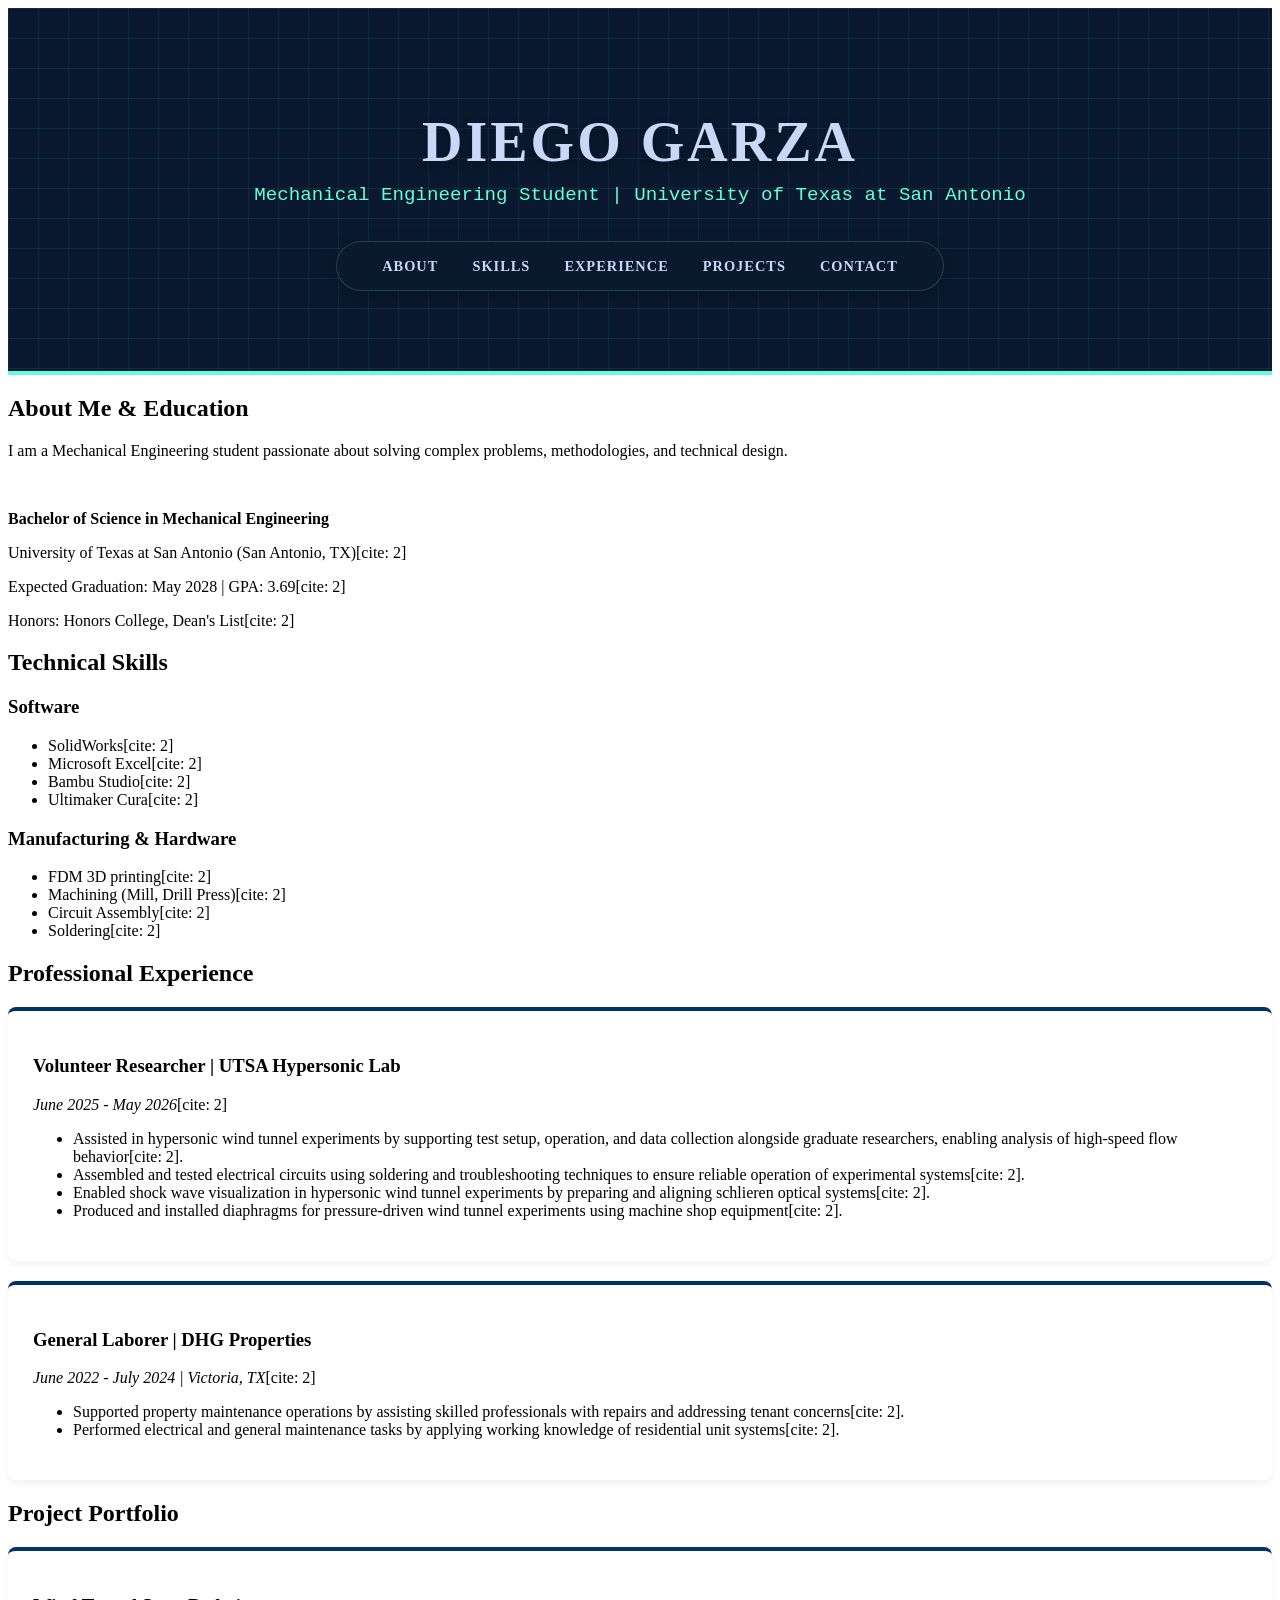
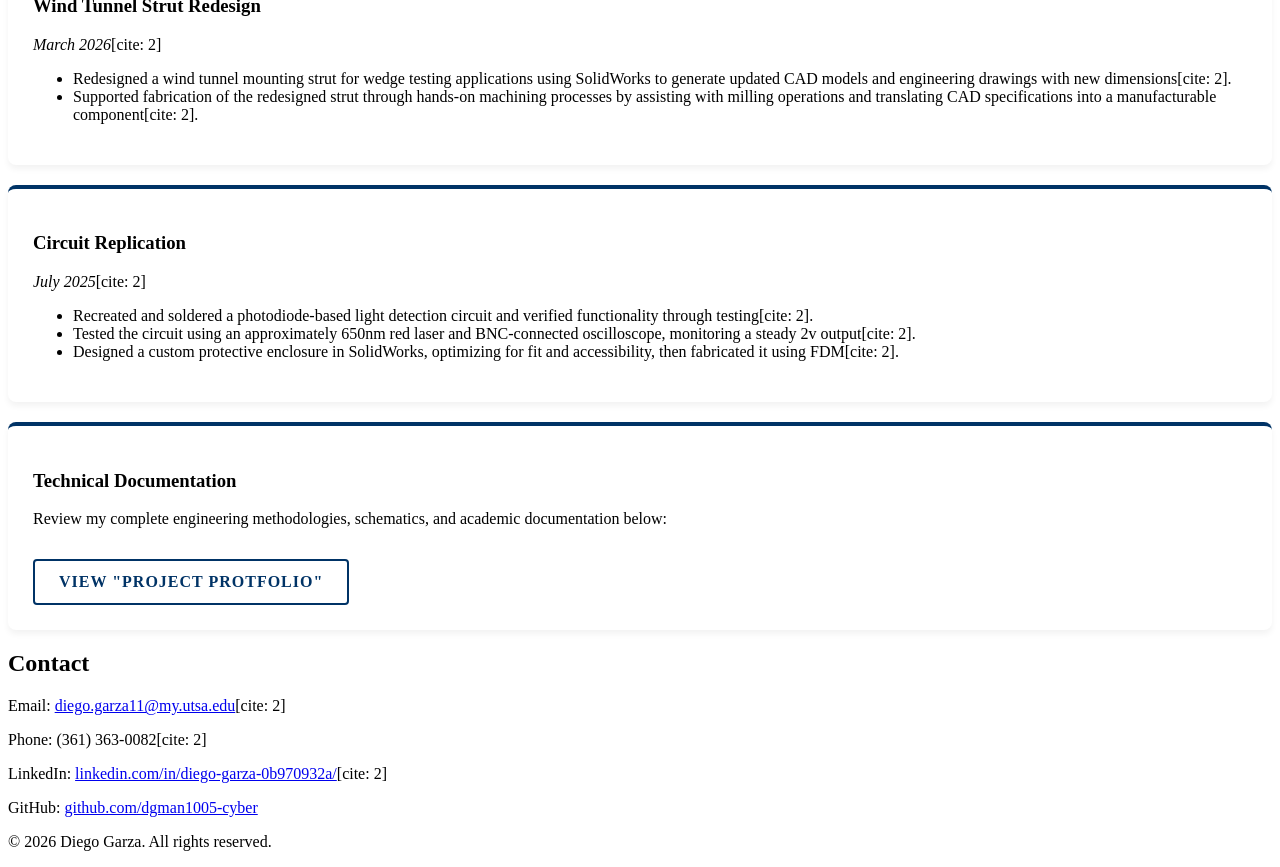
==== index.html @ 7810ff28 "Added website code" ====
<html lang="en">
<head>
    <meta charset="UTF-8">
    <meta name="viewport" content="width=device-width, initial-scale=1.0">
    <title>Diego Garza - Mechanical Engineering Portfolio</title>
    <link rel="stylesheet" href="styles.css">
</head>
<body>
    <header>
        <h1>Diego Garza</h1>
        <p>Mechanical Engineering Student | University of Texas at San Antonio</p>
        <nav>
            <ul>
                <li><a href="#about">About</a></li>
                <li><a href="#skills">Skills</a></li>
                <li><a href="#experience">Experience</a></li>
                <li><a href="#projects">Projects</a></li>
                <li><a href="#contact">Contact</a></li>
            </ul>
        </nav>
    </header>

    <section id="about">
        <h2>About Me & Education</h2>
        <p>I am a Mechanical Engineering student passionate about solving complex problems, methodologies, and technical design.</p>
        <br>
        <p><strong>Bachelor of Science in Mechanical Engineering</strong></p>
        <p>University of Texas at San Antonio (San Antonio, TX)[cite: 2]</p>
        <p>Expected Graduation: May 2028 | GPA: 3.69[cite: 2]</p>
        <p>Honors: Honors College, Dean's List[cite: 2]</p>
    </section>

    <section id="skills">
        <h2>Technical Skills</h2>
        <div class="skills-category">
            <h3>Software</h3>
            <ul class="skills-list">
                <li>SolidWorks[cite: 2]</li>
                <li>Microsoft Excel[cite: 2]</li>
                <li>Bambu Studio[cite: 2]</li>
                <li>Ultimaker Cura[cite: 2]</li>
            </ul>
        </div>
        <div class="skills-category">
            <h3>Manufacturing & Hardware</h3>
            <ul class="skills-list">
                <li>FDM 3D printing[cite: 2]</li>
                <li>Machining (Mill, Drill Press)[cite: 2]</li>
                <li>Circuit Assembly[cite: 2]</li>
                <li>Soldering[cite: 2]</li>
            </ul>
        </div>
    </section>

    <section id="experience">
        <h2>Professional Experience</h2>
        <div class="card">
            <h3>Volunteer Researcher | UTSA Hypersonic Lab</h3>
            <p><em>June 2025 - May 2026</em>[cite: 2]</p>
            <ul>
                <li>Assisted in hypersonic wind tunnel experiments by supporting test setup, operation, and data collection alongside graduate researchers, enabling analysis of high-speed flow behavior[cite: 2].</li>
                <li>Assembled and tested electrical circuits using soldering and troubleshooting techniques to ensure reliable operation of experimental systems[cite: 2].</li>
                <li>Enabled shock wave visualization in hypersonic wind tunnel experiments by preparing and aligning schlieren optical systems[cite: 2].</li>
                <li>Produced and installed diaphragms for pressure-driven wind tunnel experiments using machine shop equipment[cite: 2].</li>
            </ul>
        </div>
        <div class="card">
            <h3>General Laborer | DHG Properties</h3>
            <p><em>June 2022 - July 2024 | Victoria, TX</em>[cite: 2]</p>
            <ul>
                <li>Supported property maintenance operations by assisting skilled professionals with repairs and addressing tenant concerns[cite: 2].</li>
                <li>Performed electrical and general maintenance tasks by applying working knowledge of residential unit systems[cite: 2].</li>
            </ul>
        </div>
    </section>

    <section id="projects">
        <h2>Project Portfolio</h2>
        <div class="card">
            <h3>Wind Tunnel Strut Redesign</h3>
            <p><em>March 2026</em>[cite: 2]</p>
            <ul>
                <li>Redesigned a wind tunnel mounting strut for wedge testing applications using SolidWorks to generate updated CAD models and engineering drawings with new dimensions[cite: 2].</li>
                <li>Supported fabrication of the redesigned strut through hands-on machining processes by assisting with milling operations and translating CAD specifications into a manufacturable component[cite: 2].</li>
            </ul>
        </div>
        <div class="card">
            <h3>Circuit Replication</h3>
            <p><em>July 2025</em>[cite: 2]</p>
            <ul>
                <li>Recreated and soldered a photodiode-based light detection circuit and verified functionality through testing[cite: 2].</li>
                <li>Tested the circuit using an approximately 650nm red laser and BNC-connected oscilloscope, monitoring a steady 2v output[cite: 2].</li>
                <li>Designed a custom protective enclosure in SolidWorks, optimizing for fit and accessibility, then fabricated it using FDM[cite: 2].</li>
            </ul>
        </div>
        <div class="card">
            <h3>Technical Documentation</h3>
            <p>Review my complete engineering methodologies, schematics, and academic documentation below:</p>
            <a href="Project Protfolio.pdf" target="_blank" class="btn">View "Project Protfolio"</a>
        </div>
    </section>

    <section id="contact">
        <h2>Contact</h2>
        <p>Email: <a href="mailto:diego.garza11@my.utsa.edu">diego.garza11@my.utsa.edu</a>[cite: 2]</p>
        <p>Phone: (361) 363-0082[cite: 2]</p>
        <p>LinkedIn: <a href="https://linkedin.com/in/diego-garza-0b970932a/" target="_blank">linkedin.com/in/diego-garza-0b970932a/</a>[cite: 2]</p>
        <p>GitHub: <a href="https://github.com/dgman1005-cyber" target="_blank">github.com/dgman1005-cyber</a></p>
    </section>

    <footer>
        <p>&copy; 2026 Diego Garza. All rights reserved.</p>
    </footer>

    <script src="script.js"></script>
</body>
</html>
---- styles.css ----
/* 1. Blueprint Engineering Header */
header {
    background-color: #0a192f; /* Deep tech navy */
    /* Creates a subtle CAD/blueprint grid pattern */
    background-image: 
        linear-gradient(rgba(100, 255, 218, 0.07) 1px, transparent 1px),
        linear-gradient(90deg, rgba(100, 255, 218, 0.07) 1px, transparent 1px);
    background-size: 30px 30px;
    border-bottom: 4px solid #64ffda; /* Cyan technical accent */
    padding: 4rem 0;
    color: #ffffff;
    text-align: center;
}

header h1 {
    font-size: 3.5rem;
    text-transform: uppercase;
    letter-spacing: 3px;
    margin-bottom: 0;
    color: #ccd6f6;
    text-shadow: 0 4px 10px rgba(0,0,0,0.3);
}

header p {
    color: #64ffda;
    font-family: 'Courier New', Courier, monospace; /* Terminal/Code style font */
    font-size: 1.2rem;
    margin-top: 10px;
}

/* 2. Glassmorphism Navigation Bar */
nav ul {
    background: rgba(10, 25, 47, 0.8);
    padding: 15px 30px;
    border-radius: 30px;
    display: inline-block;
    backdrop-filter: blur(10px);
    border: 1px solid rgba(100, 255, 218, 0.2);
    box-shadow: 0 4px 15px rgba(0,0,0,0.2);
}

nav ul li {
    display: inline;
    margin: 0 15px;
}

nav ul li a {
    color: #ccd6f6;
    text-transform: uppercase;
    font-size: 0.9rem;
    font-weight: bold;
    letter-spacing: 1px;
    text-decoration: none;
    transition: color 0.3s ease, text-shadow 0.3s ease;
}

nav ul li a:hover {
    color: #64ffda;
    text-shadow: 0 0 10px rgba(100, 255, 218, 0.6); /* Cyan glow on hover */
}

/* 3. 3D Floating Project Cards */
.card {
    background: #ffffff;
    border-left: none;
    border-top: 4px solid #003366;
    margin-top: 20px;
    padding: 25px;
    border-radius: 8px;
    box-shadow: 0 4px 6px rgba(0,0,0,0.05);
    /* Spring-like bounce transition */
    transition: all 0.4s cubic-bezier(0.175, 0.885, 0.32, 1.275); 
}

.card:hover {
    transform: translateY(-12px) scale(1.02);
    box-shadow: 0 20px 40px rgba(0, 51, 102, 0.15);
    border-top: 4px solid #64ffda;
}

/* 4. Interactive "Fill" Animation for Buttons */
.btn {
    display: inline-block;
    margin-top: 15px;
    padding: 12px 24px;
    background: transparent;
    color: #003366;
    border: 2px solid #003366;
    text-decoration: none;
    font-weight: bold;
    text-transform: uppercase;
    letter-spacing: 1px;
    border-radius: 4px;
    position: relative;
    overflow: hidden;
    z-index: 1;
    transition: color 0.3s ease, box-shadow 0.3s ease;
}

/* Invisible background block that slides in */
.btn::before {
    content: '';
    position: absolute;
    top: 0;
    left: 0;
    width: 0%;
    height: 100%;
    background: #003366;
    transition: width 0.3s ease;
    z-index: -1;
}

/* Triggers the slide-in and text color change when hovering the button to open your "Project Protfolio" */
.btn:hover::before {
    width: 100%;
}

.btn:hover {
    color: #ffffff;
    box-shadow: 0 0 15px rgba(0, 51, 102, 0.4);
}
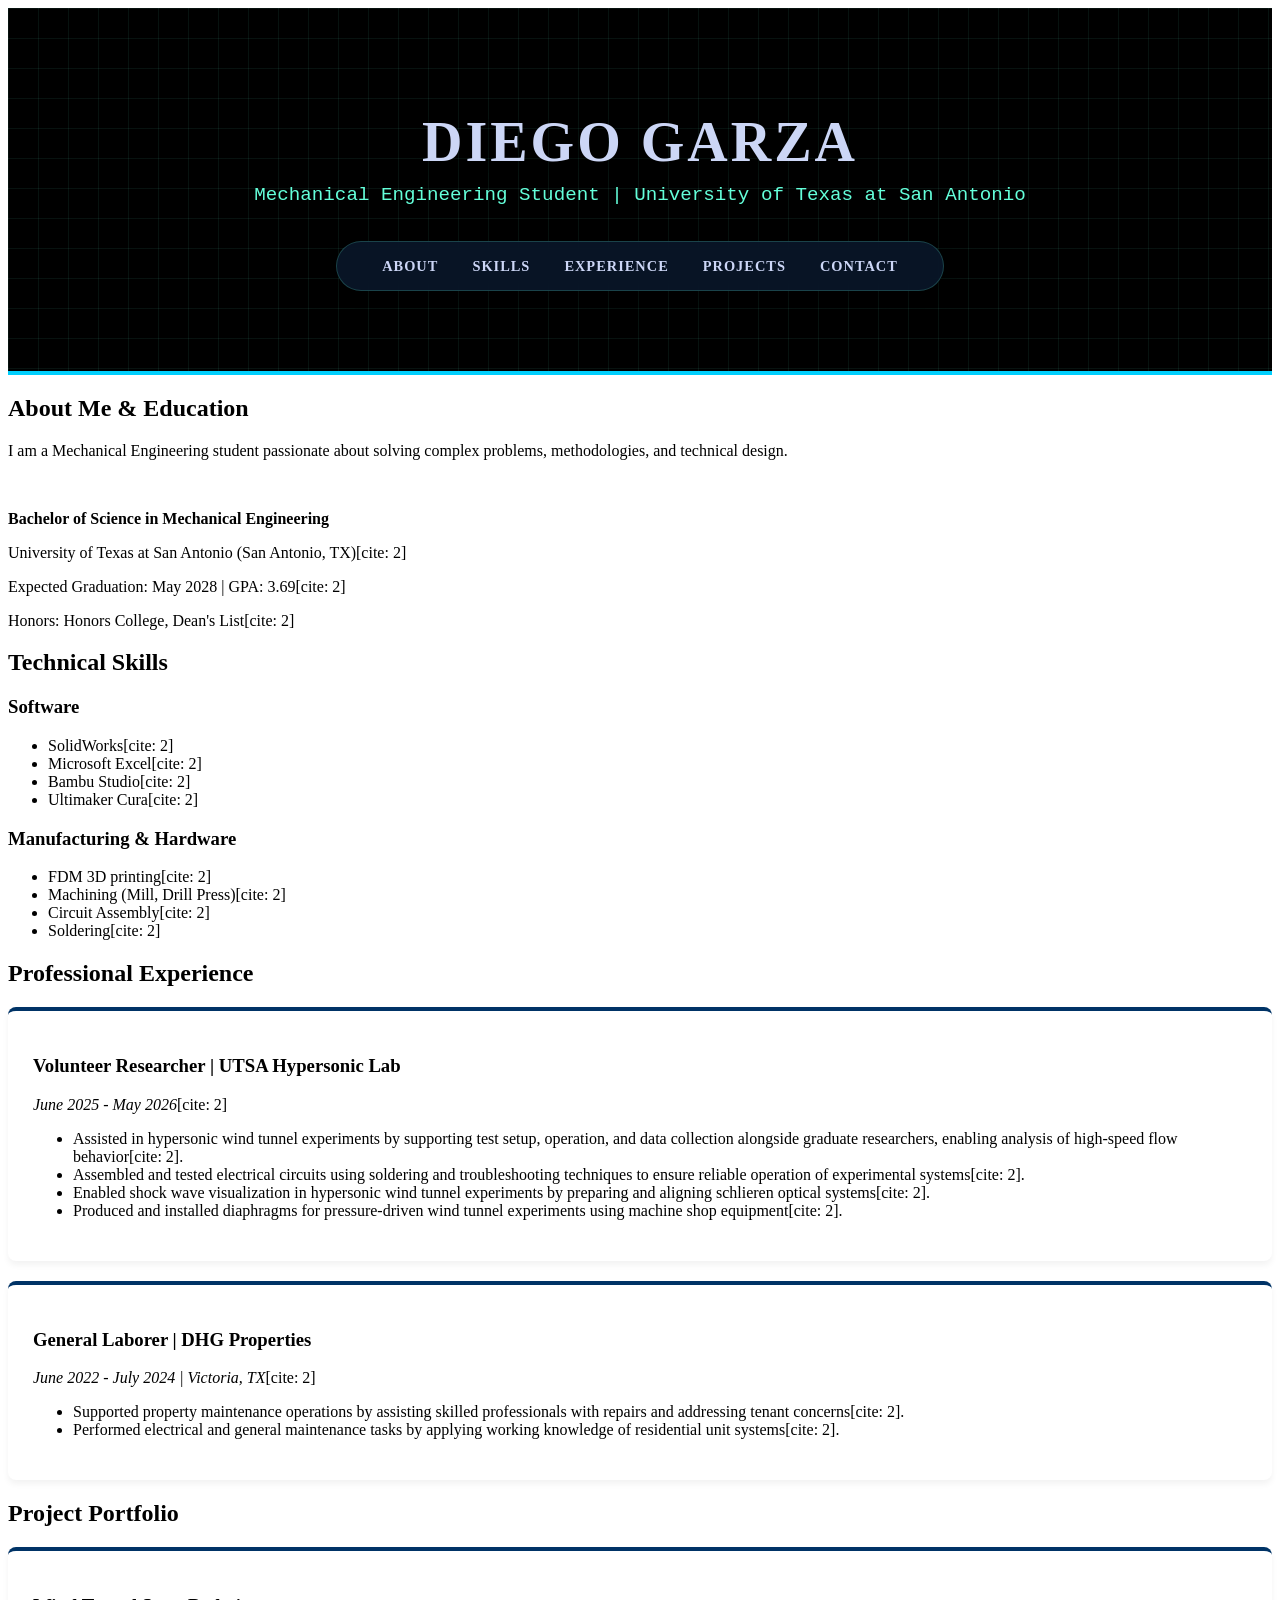
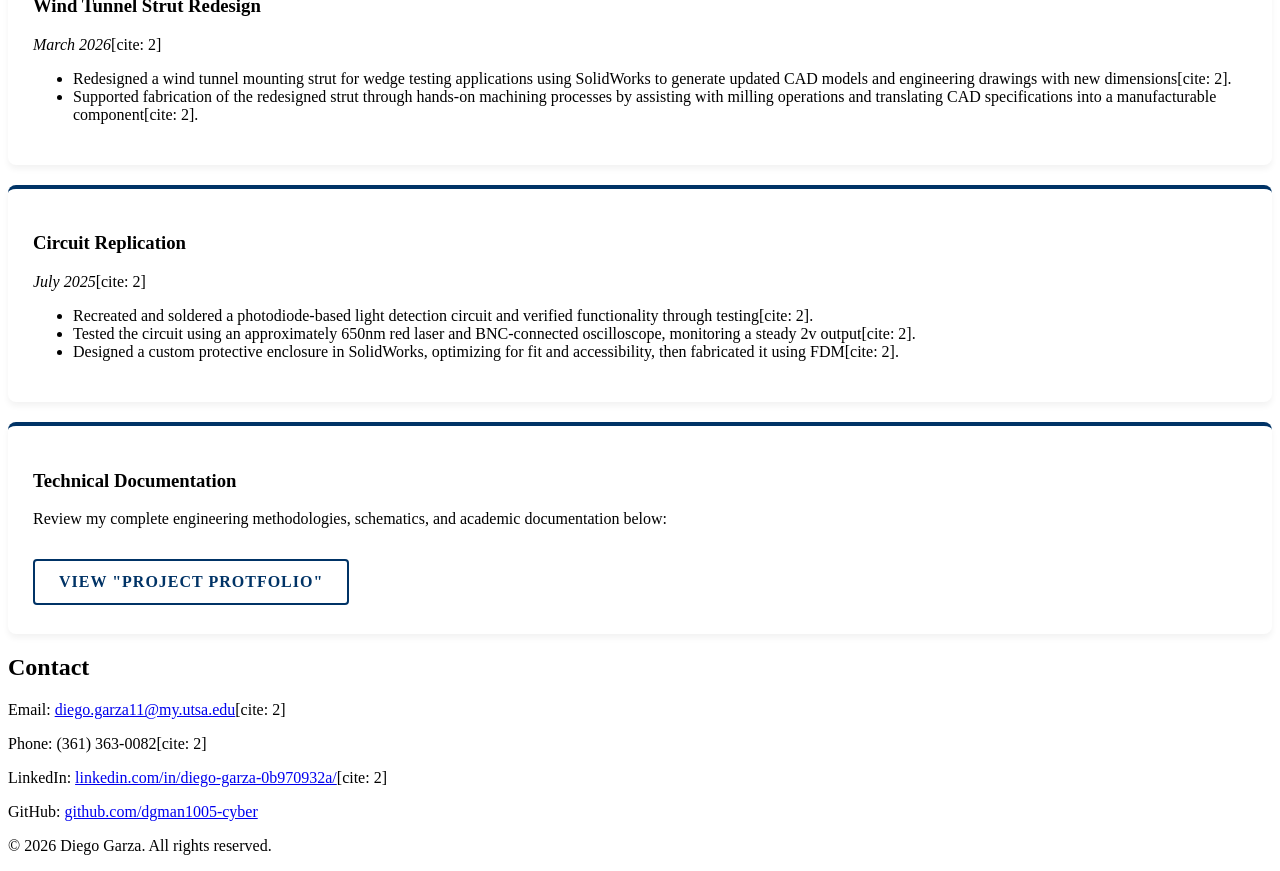
==== commit 4c6655bd: "updated code" ====
--- a/index.html
+++ b/index.html
@@ -1,9 +1,11 @@
-<html lang="en">
+<!DOCTYPE html> 
+<html lang="en"> 
 <head>
-    <meta charset="UTF-8">
-    <meta name="viewport" content="width=device-width, initial-scale=1.0">
-    <title>Diego Garza - Mechanical Engineering Portfolio</title>
-    <link rel="stylesheet" href="styles.css">
+    <!-- THE HEAD: Contains behind-the-scenes data and settings for the browser -->
+    <meta charset="UTF-8"> <!-- Ensures all text, numbers, and symbols display correctly -->
+    <meta name="viewport" content="width=device-width, initial-scale=1.0"> <!-- Ensures the website scales properly on mobile phones -->
+    <title>Diego Garza - Mechanical Engineering Portfolio</title> <!-- The title that appears in the browser tab at the top of the screen -->
+    <link rel="stylesheet" href="styles.css"> <!-- Links this HTML structure to your visual CSS design rules -->
 </head>
 <body>
     <header>
@@ -20,6 +22,7 @@
         </nav>
     </header>
 
+    <!--About Section-->
     <section id="about">
         <h2>About Me & Education</h2>
         <p>I am a Mechanical Engineering student passionate about solving complex problems, methodologies, and technical design.</p>
@@ -30,6 +33,7 @@
         <p>Honors: Honors College, Dean's List[cite: 2]</p>
     </section>
 
+    <!--SKILLS SECTION-->
     <section id="skills">
         <h2>Technical Skills</h2>
         <div class="skills-category">
@@ -52,6 +56,7 @@
         </div>
     </section>
 
+    <!--EXPERIENCE SECTION-->
     <section id="experience">
         <h2>Professional Experience</h2>
         <div class="card">
@@ -74,6 +79,7 @@
         </div>
     </section>
 
+    <!--PROJECTS SECTION-->
     <section id="projects">
         <h2>Project Portfolio</h2>
         <div class="card">
@@ -96,10 +102,12 @@
         <div class="card">
             <h3>Technical Documentation</h3>
             <p>Review my complete engineering methodologies, schematics, and academic documentation below:</p>
+            <!-- Creates a clickable button that opens your PDF in a new tab -->
             <a href="Project Protfolio.pdf" target="_blank" class="btn">View "Project Protfolio"</a>
         </div>
     </section>
 
+    <!--CONTACT SECTION-->
     <section id="contact">
         <h2>Contact</h2>
         <p>Email: <a href="mailto:diego.garza11@my.utsa.edu">diego.garza11@my.utsa.edu</a>[cite: 2]</p>
@@ -112,6 +120,7 @@
         <p>&copy; 2026 Diego Garza. All rights reserved.</p>
     </footer>
 
+    <!--SCRIPT LINK-->
     <script src="script.js"></script>
 </body>
 </html>
--- a/styles.css
+++ b/styles.css
@@ -1,121 +1,142 @@
-/* 1. Blueprint Engineering Header */
+
 header {
-    background-color: #0a192f; /* Deep tech navy */
-    /* Creates a subtle CAD/blueprint grid pattern */
+    background-color: #000000;
     background-image: 
         linear-gradient(rgba(100, 255, 218, 0.07) 1px, transparent 1px),
         linear-gradient(90deg, rgba(100, 255, 218, 0.07) 1px, transparent 1px);
     background-size: 30px 30px;
-    border-bottom: 4px solid #64ffda; /* Cyan technical accent */
-    padding: 4rem 0;
-    color: #ffffff;
-    text-align: center;
+    
+    border-bottom: 4px solid #00cffd; /* Adds the cyan technical accent line at the bottom */
+    padding: 4rem 0; /* Adds vertical space inside the top and bottom of the header */
+    color: #ffffff; /* Sets the default text color to white */
+    text-align: center; /* Centers all content horizontally */
 }
 
+/*name title*/
 header h1 {
-    font-size: 3.5rem;
-    text-transform: uppercase;
-    letter-spacing: 3px;
-    margin-bottom: 0;
-    color: #ccd6f6;
-    text-shadow: 0 4px 10px rgba(0,0,0,0.3);
+    font-size: 3.5rem; /* Makes the name large */
+    text-transform: uppercase; /* Automatically capitalizes all letters */
+    letter-spacing: 3px; /* Spreads the letters out slightly */
+    margin-bottom: 0; /* Removes default space below the heading */
+    color: #ccd6f6; /* Uses a slightly muted white/blue for the text */
+    text-shadow: 0 4px 10px rgba(0,0,0,0.3); /* Adds a subtle drop shadow behind the text */
 }
 
+/* subtitle*/
 header p {
-    color: #64ffda;
-    font-family: 'Courier New', Courier, monospace; /* Terminal/Code style font */
+    color: #64ffda; /* Matches the cyan accent color */
+    font-family: 'Courier New', Courier, monospace; 
     font-size: 1.2rem;
     margin-top: 10px;
 }
 
-/* 2. Glassmorphism Navigation Bar */
+
+/* =========================================
+   2. GLASSMORPHISM NAVIGATION BAR
+   ========================================= */
+
 nav ul {
-    background: rgba(10, 25, 47, 0.8);
-    padding: 15px 30px;
-    border-radius: 30px;
-    display: inline-block;
-    backdrop-filter: blur(10px);
-    border: 1px solid rgba(100, 255, 218, 0.2);
-    box-shadow: 0 4px 15px rgba(0,0,0,0.2);
+    background: rgba(10, 25, 47, 0.8); /* Semi-transparent navy background */
+    padding: 15px 30px; /* Adds space inside the pill shape */
+    border-radius: 30px; /* Rounds the corners to create a pill shape */
+    display: inline-block; /* Keeps the container tight around the links */
+    backdrop-filter: blur(10px); /* Creates the frosted glass blur effect behind the nav */
+    border: 1px solid rgba(100, 255, 218, 0.2); /* Adds a faint cyan border */
+    box-shadow: 0 4px 15px rgba(0,0,0,0.2); /* Soft drop shadow for depth */
 }
 
+/* Aligns the list items horizontally */
 nav ul li {
-    display: inline;
-    margin: 0 15px;
+    display: inline; /* Places links side-by-side instead of stacked */
+    margin: 0 15px; /* Adds horizontal space between each link */
 }
 
+/* Styles the actual clickable links */
 nav ul li a {
     color: #ccd6f6;
     text-transform: uppercase;
     font-size: 0.9rem;
     font-weight: bold;
     letter-spacing: 1px;
-    text-decoration: none;
-    transition: color 0.3s ease, text-shadow 0.3s ease;
+    text-decoration: none; /* Removes the default underline from links */
+    transition: color 0.3s ease, text-shadow 0.3s ease; /* Makes color changes smooth on hover */
 }
 
+/* Defines what happens when you hover over a link */
 nav ul li a:hover {
-    color: #64ffda;
-    text-shadow: 0 0 10px rgba(100, 255, 218, 0.6); /* Cyan glow on hover */
+    color: #64ffda; /* Changes text to cyan */
+    text-shadow: 0 0 10px rgba(100, 255, 218, 0.6); /* Adds a cyan glow on hover */
 }
 
-/* 3. 3D Floating Project Cards */
+
+/* =========================================
+   3. 3D FLOATING PROJECT CARDS
+   ========================================= */
+/* Base styles for the project and experience containers */
 .card {
-    background: #ffffff;
+    background: #ffffff; /* White card background */
     border-left: none;
-    border-top: 4px solid #003366;
+    border-top: 4px solid #003366; /* Navy blue accent bar at the top */
     margin-top: 20px;
-    padding: 25px;
-    border-radius: 8px;
-    box-shadow: 0 4px 6px rgba(0,0,0,0.05);
-    /* Spring-like bounce transition */
+    padding: 25px; /* Inner spacing */
+    border-radius: 8px; /* Slightly rounded corners */
+    box-shadow: 0 4px 6px rgba(0,0,0,0.05); /* Light default shadow */
+    
+    /* Spring-like bounce transition for all animations */
     transition: all 0.4s cubic-bezier(0.175, 0.885, 0.32, 1.275); 
 }
 
+/* Triggers the 3D pop-out effect when hovering over a card */
 .card:hover {
-    transform: translateY(-12px) scale(1.02);
-    box-shadow: 0 20px 40px rgba(0, 51, 102, 0.15);
-    border-top: 4px solid #64ffda;
+    transform: translateY(-12px) scale(1.02); /* Lifts the card up and scales it slightly larger */
+    box-shadow: 0 20px 40px rgba(0, 51, 102, 0.15); /* Deepens the shadow to emphasize height */
+    border-top: 4px solid #64ffda; /* Changes the top bar to cyan */
 }
 
-/* 4. Interactive "Fill" Animation for Buttons */
+
+/* =========================================
+   4. INTERACTIVE BUTTONS
+   ========================================= */
+/* Base styling for the button */
 .btn {
     display: inline-block;
     margin-top: 15px;
     padding: 12px 24px;
-    background: transparent;
-    color: #003366;
-    border: 2px solid #003366;
+    background: transparent; /* Makes the button hollow initially */
+    color: #003366; /* Navy text */
+    border: 2px solid #003366; /* Navy border */
     text-decoration: none;
     font-weight: bold;
     text-transform: uppercase;
     letter-spacing: 1px;
     border-radius: 4px;
-    position: relative;
-    overflow: hidden;
-    z-index: 1;
-    transition: color 0.3s ease, box-shadow 0.3s ease;
+    
+    position: relative; /* Required for the sliding background animation */
+    overflow: hidden; /* Keeps the sliding background inside the button bounds */
+    z-index: 1; /* Ensures text stays visually above the background */
+    transition: color 0.3s ease, box-shadow 0.3s ease; /* Smooth fade transitions */
 }
 
-/* Invisible background block that slides in */
+/* Creates an invisible background block that will slide in */
 .btn::before {
     content: '';
     position: absolute;
     top: 0;
     left: 0;
-    width: 0%;
+    width: 0%; /* Starts with 0 width (invisible) */
     height: 100%;
-    background: #003366;
-    transition: width 0.3s ease;
-    z-index: -1;
+    background: #003366; /* Solid navy block */
+    transition: width 0.3s ease; /* Controls the speed of the slide-in */
+    z-index: -1; /* Pushes the background behind the text */
 }
 
-/* Triggers the slide-in and text color change when hovering the button to open your "Project Protfolio" */
+/* Triggers the background block to expand to 100% width on hover */
 .btn:hover::before {
     width: 100%;
 }
 
+/* Changes the text color to white and adds a shadow when hovered */
 .btn:hover {
     color: #ffffff;
     box-shadow: 0 0 15px rgba(0, 51, 102, 0.4);
-}+}
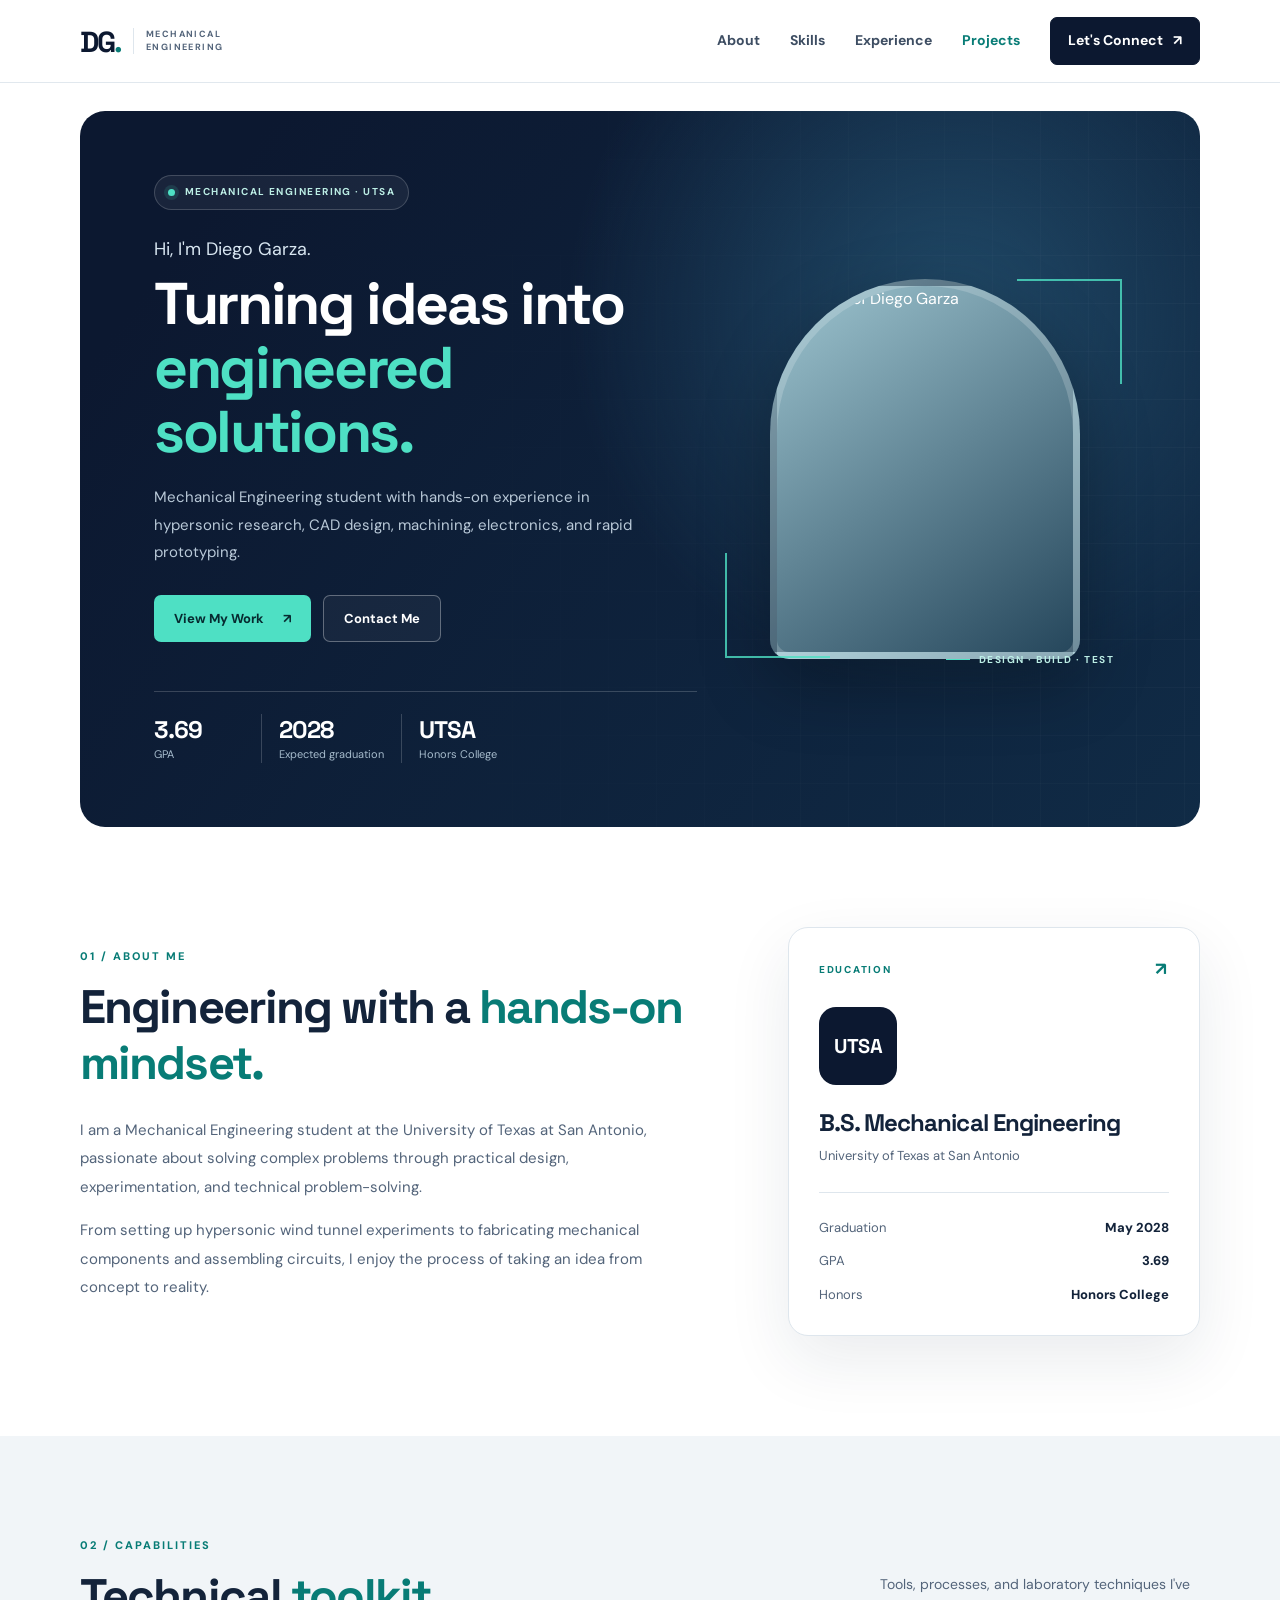
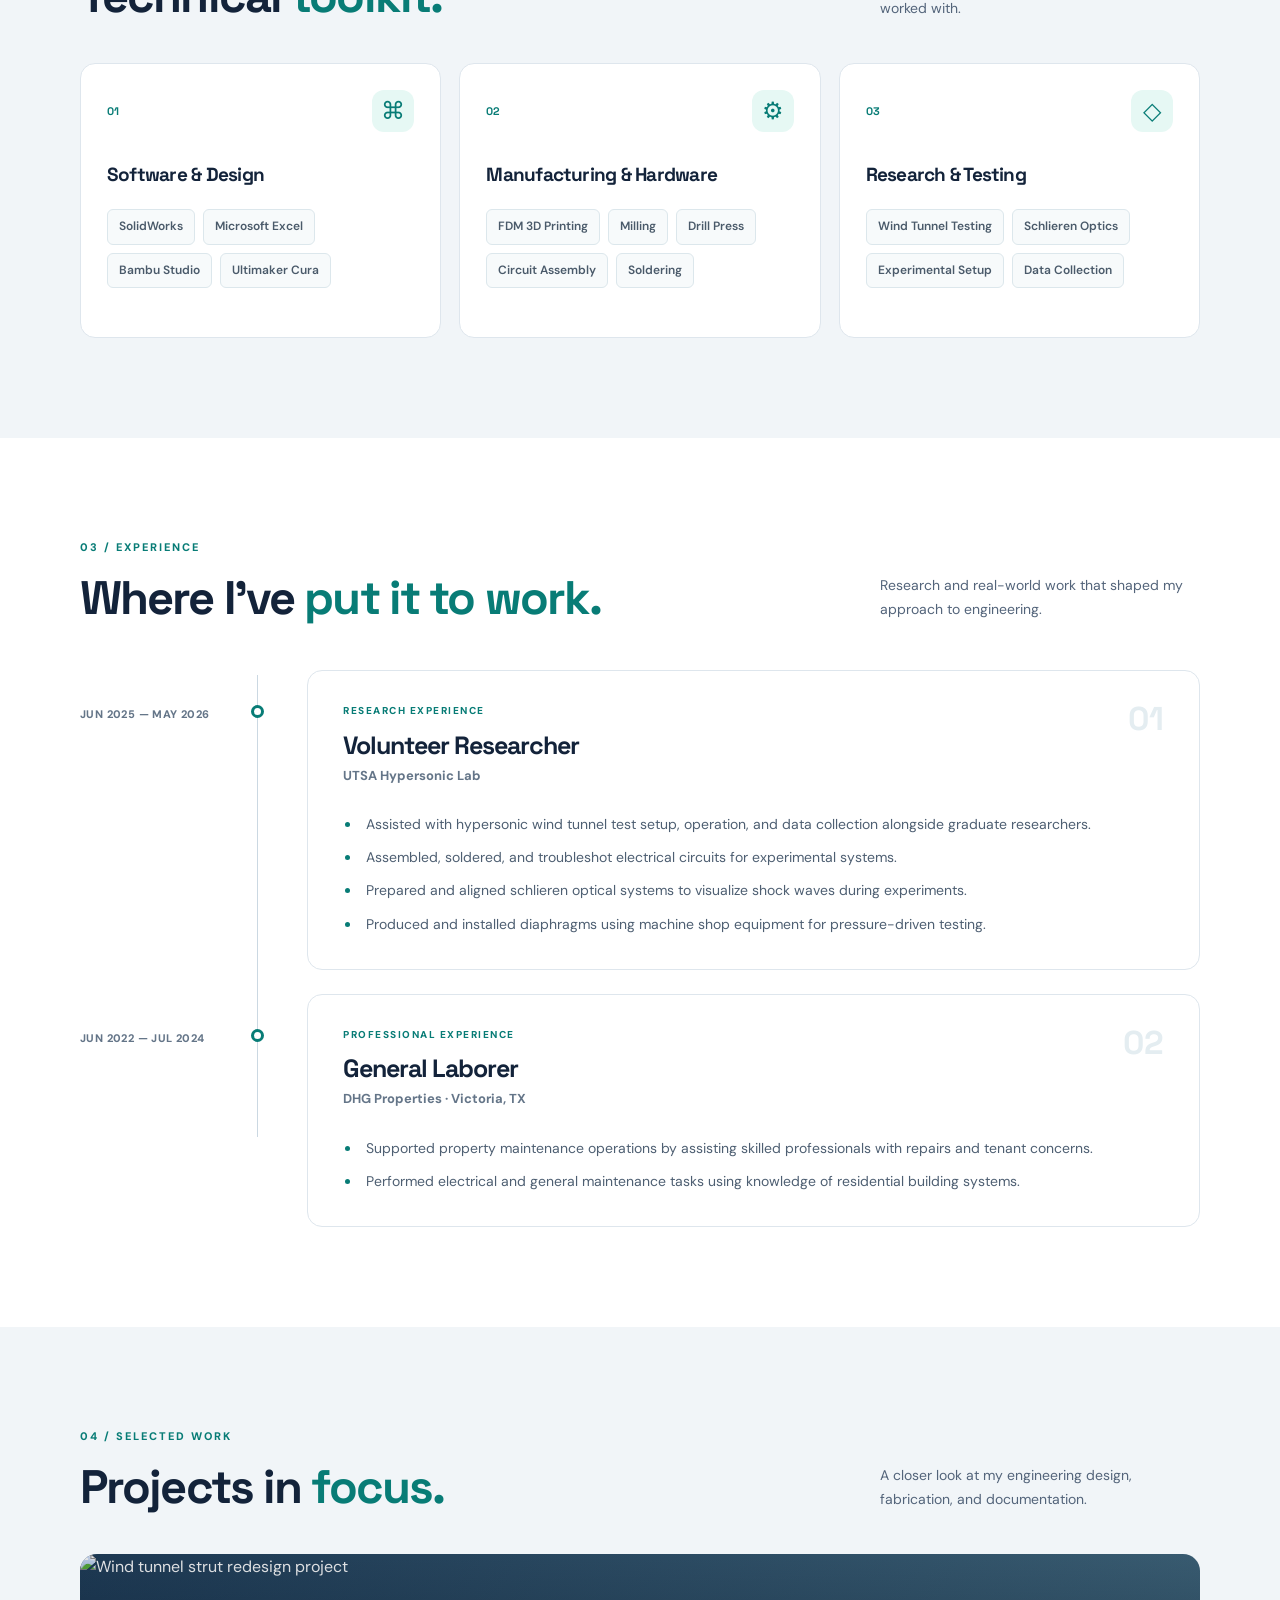
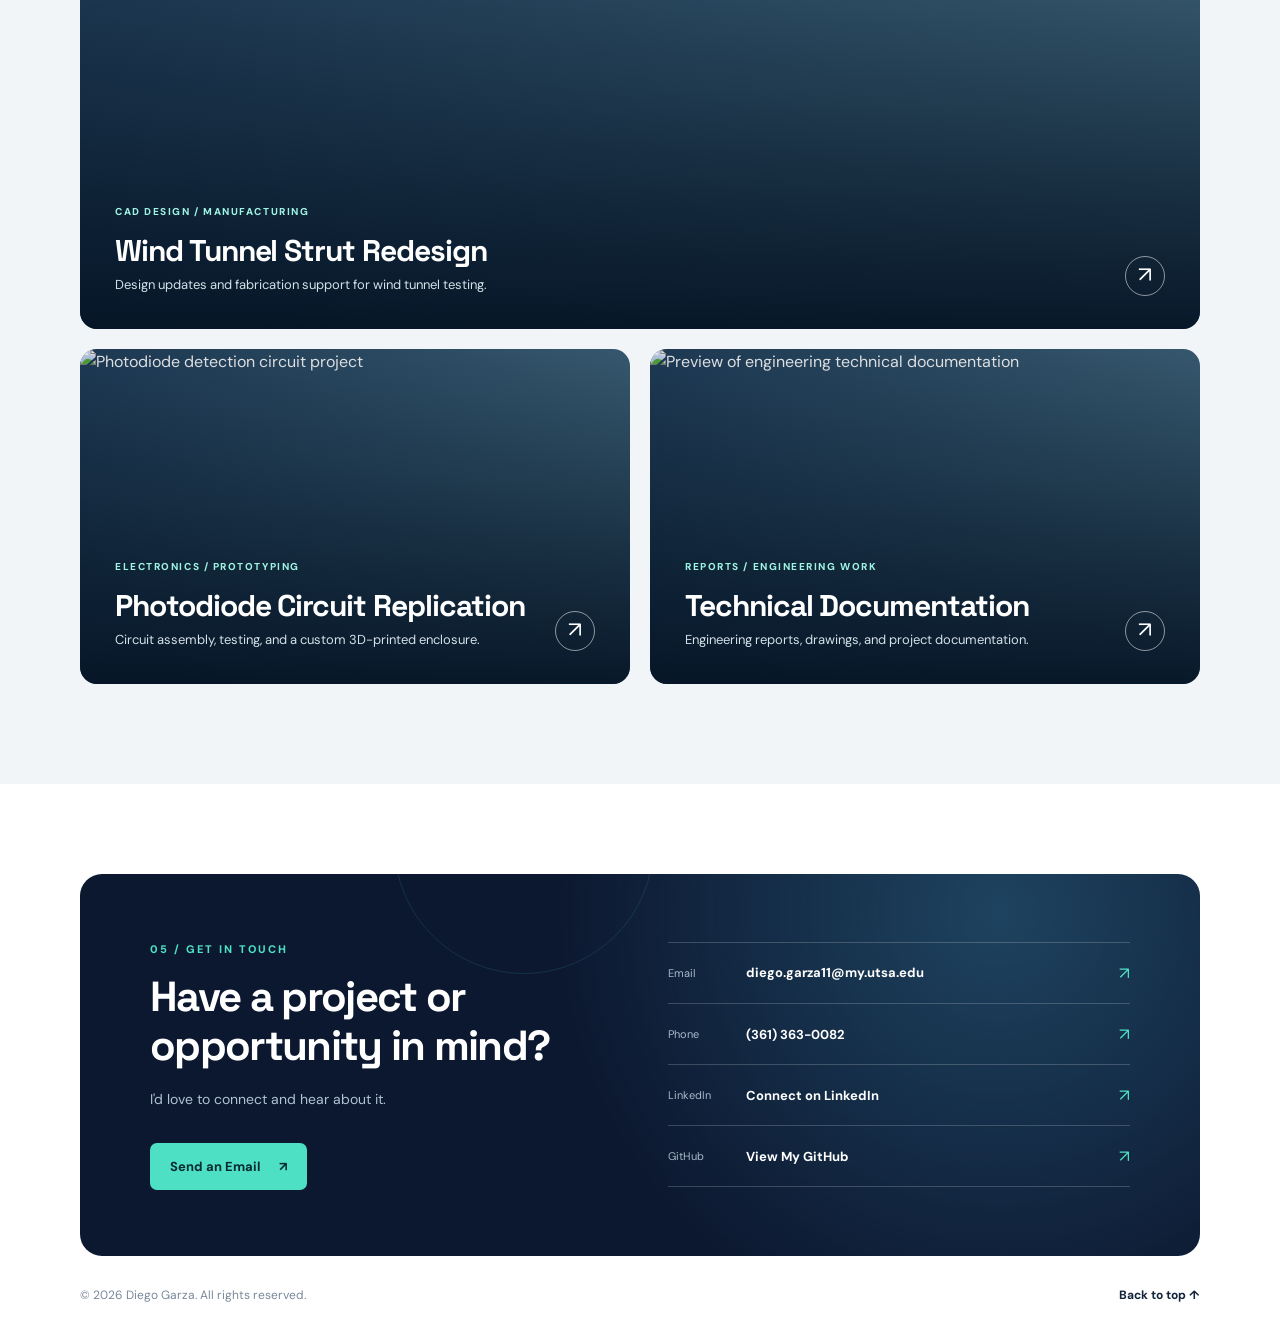
==== commit 1c3450b2: "wrong name" ====
--- a/index.html
+++ b/index.html
@@ -1,126 +1,198 @@
-<!DOCTYPE html> 
-<html lang="en"> 
+<!DOCTYPE html>
+<html lang="en">
 <head>
-    <!-- THE HEAD: Contains behind-the-scenes data and settings for the browser -->
-    <meta charset="UTF-8"> <!-- Ensures all text, numbers, and symbols display correctly -->
-    <meta name="viewport" content="width=device-width, initial-scale=1.0"> <!-- Ensures the website scales properly on mobile phones -->
-    <title>Diego Garza - Mechanical Engineering Portfolio</title> <!-- The title that appears in the browser tab at the top of the screen -->
-    <link rel="stylesheet" href="styles.css"> <!-- Links this HTML structure to your visual CSS design rules -->
+  <meta charset="UTF-8">
+  <meta name="viewport" content="width=device-width, initial-scale=1.0">
+  <meta name="theme-color" content="#0c1830">
+  <meta name="description" content="Diego Garza is a Mechanical Engineering student at UTSA with experience in hypersonic research, mechanical design, fabrication, and electronics.">
+  <title>Diego Garza | Mechanical Engineering Portfolio</title>
+  <link rel="preconnect" href="https://fonts.googleapis.com">
+  <link rel="preconnect" href="https://fonts.gstatic.com" crossorigin>
+  <link href="https://fonts.googleapis.com/css2?family=DM+Sans:wght@400;500;600;700&family=Space+Grotesk:wght@400;500;600;700&display=swap" rel="stylesheet">
+  <link rel="stylesheet" href="styles.css">
+  <script src="script.js" defer></script>
 </head>
 <body>
-    <header>
-        <h1>Diego Garza</h1>
-        <p>Mechanical Engineering Student | University of Texas at San Antonio</p>
-        <nav>
-            <ul>
-                <li><a href="#about">About</a></li>
-                <li><a href="#skills">Skills</a></li>
-                <li><a href="#experience">Experience</a></li>
-                <li><a href="#projects">Projects</a></li>
-                <li><a href="#contact">Contact</a></li>
-            </ul>
-        </nav>
-    </header>
+  <a class="skip-link" href="#main">Skip to content</a>
 
-    <!--About Section-->
-    <section id="about">
-        <h2>About Me & Education</h2>
-        <p>I am a Mechanical Engineering student passionate about solving complex problems, methodologies, and technical design.</p>
-        <br>
-        <p><strong>Bachelor of Science in Mechanical Engineering</strong></p>
-        <p>University of Texas at San Antonio (San Antonio, TX)[cite: 2]</p>
-        <p>Expected Graduation: May 2028 | GPA: 3.69[cite: 2]</p>
-        <p>Honors: Honors College, Dean's List[cite: 2]</p>
+  <header class="site-header" id="top">
+    <div class="container nav-row">
+      <a class="brand" href="#top" aria-label="Diego Garza — back to top">
+        <span class="brand-monogram" aria-hidden="true">DG<span>.</span></span>
+        <span class="brand-description">MECHANICAL<br>ENGINEERING</span>
+      </a>
+
+      <button class="menu-toggle" type="button" aria-expanded="false" aria-controls="primary-nav" aria-label="Open navigation">
+        <span></span><span></span><span></span>
+      </button>
+
+      <nav class="primary-nav" id="primary-nav" aria-label="Main navigation">
+        <a href="#about">About</a>
+        <a href="#skills">Skills</a>
+        <a href="#experience">Experience</a>
+        <a href="#projects">Projects</a>
+        <a class="nav-contact" href="#contact">Let's Connect <span aria-hidden="true">↗</span></a>
+      </nav>
+    </div>
+  </header>
+
+  <main id="main">
+    <!-- HERO -->
+    <section class="hero container" aria-labelledby="hero-heading">
+      <div class="hero-grid-pattern" aria-hidden="true"></div>
+      <div class="hero-copy">
+        <span class="hero-kicker"><span class="status-dot" aria-hidden="true"></span> MECHANICAL ENGINEERING · UTSA</span>
+        <p class="hero-intro">Hi, I'm Diego Garza.</p>
+        <h1 id="hero-heading">Turning ideas into <em>engineered solutions.</em></h1>
+        <p class="hero-description">Mechanical Engineering student with hands-on experience in hypersonic research, CAD design, machining, electronics, and rapid prototyping.</p>
+        <div class="hero-actions">
+          <a class="button button-primary" href="#projects">View My Work <span aria-hidden="true">↗</span></a>
+          <a class="button button-outline" href="#contact">Contact Me</a>
+        </div>
+        <div class="hero-facts" aria-label="Education highlights">
+          <div><strong>3.69</strong><span>GPA</span></div>
+          <div><strong>2028</strong><span>Expected graduation</span></div>
+          <div><strong>UTSA</strong><span>Honors College</span></div>
+        </div>
+      </div>
+      <div class="hero-visual">
+        <div class="portrait-accent portrait-accent-top" aria-hidden="true"></div>
+        <div class="portrait-frame">
+          <!-- Keep this spelling if your actual GitHub folder is named "Assests". -->
+          <img src="Assests/Headshot.jpg" alt="Portrait of Diego Garza" fetchpriority="high">
+        </div>
+        <div class="portrait-accent portrait-accent-bottom" aria-hidden="true"></div>
+        <div class="portrait-caption"><span class="caption-line" aria-hidden="true"></span> DESIGN · BUILD · TEST</div>
+      </div>
     </section>
 
-    <!--SKILLS SECTION-->
-    <section id="skills">
-        <h2>Technical Skills</h2>
-        <div class="skills-category">
-            <h3>Software</h3>
-            <ul class="skills-list">
-                <li>SolidWorks[cite: 2]</li>
-                <li>Microsoft Excel[cite: 2]</li>
-                <li>Bambu Studio[cite: 2]</li>
-                <li>Ultimaker Cura[cite: 2]</li>
-            </ul>
-        </div>
-        <div class="skills-category">
-            <h3>Manufacturing & Hardware</h3>
-            <ul class="skills-list">
-                <li>FDM 3D printing[cite: 2]</li>
-                <li>Machining (Mill, Drill Press)[cite: 2]</li>
-                <li>Circuit Assembly[cite: 2]</li>
-                <li>Soldering[cite: 2]</li>
-            </ul>
-        </div>
+    <!-- ABOUT -->
+    <section class="section container about-section" id="about" aria-labelledby="about-heading">
+      <div class="about-main">
+        <p class="eyebrow">01 / ABOUT ME</p>
+        <h2 id="about-heading">Engineering with a <span class="heading-accent">hands-on mindset.</span></h2>
+        <p class="section-description">I am a Mechanical Engineering student at the University of Texas at San Antonio, passionate about solving complex problems through practical design, experimentation, and technical problem-solving.</p>
+        <p class="section-description">From setting up hypersonic wind tunnel experiments to fabricating mechanical components and assembling circuits, I enjoy the process of taking an idea from concept to reality.</p>
+      </div>
+      <div class="education-card">
+        <div class="card-topline"><span>EDUCATION</span><span aria-hidden="true">↗</span></div>
+        <div class="education-mark" aria-hidden="true">UTSA</div>
+        <h3>B.S. Mechanical Engineering</h3>
+        <p>University of Texas at San Antonio</p>
+        <div class="education-divider"></div>
+        <dl class="education-facts">
+          <div><dt>Graduation</dt><dd>May 2028</dd></div>
+          <div><dt>GPA</dt><dd>3.69</dd></div>
+          <div><dt>Honors</dt><dd>Honors College</dd></div>
+        </dl>
+      </div>
     </section>
 
-    <!--EXPERIENCE SECTION-->
-    <section id="experience">
-        <h2>Professional Experience</h2>
-        <div class="card">
-            <h3>Volunteer Researcher | UTSA Hypersonic Lab</h3>
-            <p><em>June 2025 - May 2026</em>[cite: 2]</p>
-            <ul>
-                <li>Assisted in hypersonic wind tunnel experiments by supporting test setup, operation, and data collection alongside graduate researchers, enabling analysis of high-speed flow behavior[cite: 2].</li>
-                <li>Assembled and tested electrical circuits using soldering and troubleshooting techniques to ensure reliable operation of experimental systems[cite: 2].</li>
-                <li>Enabled shock wave visualization in hypersonic wind tunnel experiments by preparing and aligning schlieren optical systems[cite: 2].</li>
-                <li>Produced and installed diaphragms for pressure-driven wind tunnel experiments using machine shop equipment[cite: 2].</li>
-            </ul>
+    <!-- SKILLS -->
+    <section class="section section-tinted" id="skills" aria-labelledby="skills-heading">
+      <div class="container">
+        <div class="section-heading">
+          <div><p class="eyebrow">02 / CAPABILITIES</p><h2 id="skills-heading">Technical <span class="heading-accent">toolkit.</span></h2></div>
+          <p>Tools, processes, and laboratory techniques I've worked with.</p>
         </div>
-        <div class="card">
-            <h3>General Laborer | DHG Properties</h3>
-            <p><em>June 2022 - July 2024 | Victoria, TX</em>[cite: 2]</p>
-            <ul>
-                <li>Supported property maintenance operations by assisting skilled professionals with repairs and addressing tenant concerns[cite: 2].</li>
-                <li>Performed electrical and general maintenance tasks by applying working knowledge of residential unit systems[cite: 2].</li>
-            </ul>
+        <div class="skills-grid">
+          <article class="skill-card">
+            <div class="skill-card-top"><span class="skill-number">01</span><span class="skill-graphic" aria-hidden="true">⌘</span></div>
+            <h3>Software &amp; Design</h3>
+            <div class="skill-tags"><span>SolidWorks</span><span>Microsoft Excel</span><span>Bambu Studio</span><span>Ultimaker Cura</span></div>
+          </article>
+          <article class="skill-card">
+            <div class="skill-card-top"><span class="skill-number">02</span><span class="skill-graphic" aria-hidden="true">⚙</span></div>
+            <h3>Manufacturing &amp; Hardware</h3>
+            <div class="skill-tags"><span>FDM 3D Printing</span><span>Milling</span><span>Drill Press</span><span>Circuit Assembly</span><span>Soldering</span></div>
+          </article>
+          <article class="skill-card">
+            <div class="skill-card-top"><span class="skill-number">03</span><span class="skill-graphic" aria-hidden="true">◇</span></div>
+            <h3>Research &amp; Testing</h3>
+            <div class="skill-tags"><span>Wind Tunnel Testing</span><span>Schlieren Optics</span><span>Experimental Setup</span><span>Data Collection</span></div>
+          </article>
         </div>
+      </div>
     </section>
 
-    <!--PROJECTS SECTION-->
-    <section id="projects">
-        <h2>Project Portfolio</h2>
-        <div class="card">
-            <h3>Wind Tunnel Strut Redesign</h3>
-            <p><em>March 2026</em>[cite: 2]</p>
+    <!-- EXPERIENCE -->
+    <section class="section container" id="experience" aria-labelledby="experience-heading">
+      <div class="section-heading">
+        <div><p class="eyebrow">03 / EXPERIENCE</p><h2 id="experience-heading">Where I've <span class="heading-accent">put it to work.</span></h2></div>
+        <p>Research and real-world work that shaped my approach to engineering.</p>
+      </div>
+      <div class="timeline">
+        <article class="timeline-item">
+          <div class="timeline-meta"><span class="timeline-date">JUN 2025 — MAY 2026</span><span class="timeline-marker" aria-hidden="true"></span></div>
+          <div class="experience-card">
+            <div class="experience-card-header"><div><p class="role-type">RESEARCH EXPERIENCE</p><h3>Volunteer Researcher</h3><p class="role-org">UTSA Hypersonic Lab</p></div><span class="experience-index">01</span></div>
             <ul>
-                <li>Redesigned a wind tunnel mounting strut for wedge testing applications using SolidWorks to generate updated CAD models and engineering drawings with new dimensions[cite: 2].</li>
-                <li>Supported fabrication of the redesigned strut through hands-on machining processes by assisting with milling operations and translating CAD specifications into a manufacturable component[cite: 2].</li>
+              <li>Assisted with hypersonic wind tunnel test setup, operation, and data collection alongside graduate researchers.</li>
+              <li>Assembled, soldered, and troubleshot electrical circuits for experimental systems.</li>
+              <li>Prepared and aligned schlieren optical systems to visualize shock waves during experiments.</li>
+              <li>Produced and installed diaphragms using machine shop equipment for pressure-driven testing.</li>
             </ul>
-        </div>
-        <div class="card">
-            <h3>Circuit Replication</h3>
-            <p><em>July 2025</em>[cite: 2]</p>
+          </div>
+        </article>
+        <article class="timeline-item">
+          <div class="timeline-meta"><span class="timeline-date">JUN 2022 — JUL 2024</span><span class="timeline-marker" aria-hidden="true"></span></div>
+          <div class="experience-card">
+            <div class="experience-card-header"><div><p class="role-type">PROFESSIONAL EXPERIENCE</p><h3>General Laborer</h3><p class="role-org">DHG Properties · Victoria, TX</p></div><span class="experience-index">02</span></div>
             <ul>
-                <li>Recreated and soldered a photodiode-based light detection circuit and verified functionality through testing[cite: 2].</li>
-                <li>Tested the circuit using an approximately 650nm red laser and BNC-connected oscilloscope, monitoring a steady 2v output[cite: 2].</li>
-                <li>Designed a custom protective enclosure in SolidWorks, optimizing for fit and accessibility, then fabricated it using FDM[cite: 2].</li>
+              <li>Supported property maintenance operations by assisting skilled professionals with repairs and tenant concerns.</li>
+              <li>Performed electrical and general maintenance tasks using knowledge of residential building systems.</li>
             </ul>
-        </div>
-        <div class="card">
-            <h3>Technical Documentation</h3>
-            <p>Review my complete engineering methodologies, schematics, and academic documentation below:</p>
-            <!-- Creates a clickable button that opens your PDF in a new tab -->
-            <a href="Project Protfolio.pdf" target="_blank" class="btn">View "Project Protfolio"</a>
-        </div>
+          </div>
+        </article>
+      </div>
     </section>
 
-    <!--CONTACT SECTION-->
-    <section id="contact">
-        <h2>Contact</h2>
-        <p>Email: <a href="mailto:diego.garza11@my.utsa.edu">diego.garza11@my.utsa.edu</a>[cite: 2]</p>
-        <p>Phone: (361) 363-0082[cite: 2]</p>
-        <p>LinkedIn: <a href="https://linkedin.com/in/diego-garza-0b970932a/" target="_blank">linkedin.com/in/diego-garza-0b970932a/</a>[cite: 2]</p>
-        <p>GitHub: <a href="https://github.com/dgman1005-cyber" target="_blank">github.com/dgman1005-cyber</a></p>
+    <!-- PROJECTS -->
+    <section class="section section-tinted" id="projects" aria-labelledby="projects-heading">
+      <div class="container">
+        <div class="section-heading">
+          <div><p class="eyebrow">04 / SELECTED WORK</p><h2 id="projects-heading">Projects in <span class="heading-accent">focus.</span></h2></div>
+          <p>A closer look at my engineering design, fabrication, and documentation.</p>
+        </div>
+        <div class="project-grid">
+          <a href="wind-tunnel.html" class="project-tile project-featured" aria-label="View Wind Tunnel Strut Redesign project">
+            <img src="wind-tunnel-pic.jpg" alt="Wind tunnel strut redesign project" loading="lazy">
+            <div class="project-overlay">
+              <div><span class="project-category">CAD DESIGN / MANUFACTURING</span><h3>Wind Tunnel Strut Redesign</h3><p>Design updates and fabrication support for wind tunnel testing.</p></div>
+              <span class="project-arrow" aria-hidden="true">↗</span>
+            </div>
+          </a>
+          <a href="circuit.html" class="project-tile" aria-label="View Photodiode Circuit Replication project">
+            <img src="circuit-pic.jpg" alt="Photodiode detection circuit project" loading="lazy">
+            <div class="project-overlay">
+              <div><span class="project-category">ELECTRONICS / PROTOTYPING</span><h3>Photodiode Circuit Replication</h3><p>Circuit assembly, testing, and a custom 3D-printed enclosure.</p></div>
+              <span class="project-arrow" aria-hidden="true">↗</span>
+            </div>
+          </a>
+          <!-- Preserve the current PDF filename so existing links work; rename both if desired. -->
+          <a href="Project Protfolio.pdf" target="_blank" rel="noopener noreferrer" class="project-tile" aria-label="Open technical documentation PDF in a new tab">
+            <img src="doc-pic.jpg" alt="Preview of engineering technical documentation" loading="lazy">
+            <div class="project-overlay">
+              <div><span class="project-category">REPORTS / ENGINEERING WORK</span><h3>Technical Documentation</h3><p>Engineering reports, drawings, and project documentation.</p></div>
+              <span class="project-arrow" aria-hidden="true">↗</span>
+            </div>
+          </a>
+        </div>
+      </div>
     </section>
 
-    <footer>
-        <p>&copy; 2026 Diego Garza. All rights reserved.</p>
-    </footer>
+    <!-- CONTACT -->
+    <section class="contact-section container" id="contact" aria-labelledby="contact-heading">
+      <div class="contact-copy"><p class="eyebrow eyebrow-light">05 / GET IN TOUCH</p><h2 id="contact-heading">Have a project or opportunity in mind?</h2><p>I'd love to connect and hear about it.</p><a class="button button-primary" href="mailto:diego.garza11@my.utsa.edu">Send an Email <span aria-hidden="true">↗</span></a></div>
+      <div class="contact-details">
+        <a href="mailto:diego.garza11@my.utsa.edu"><span>Email</span><strong>diego.garza11@my.utsa.edu</strong><span aria-hidden="true">↗</span></a>
+        <a href="tel:+13613630082"><span>Phone</span><strong>(361) 363-0082</strong><span aria-hidden="true">↗</span></a>
+        <a href="https://linkedin.com/in/diego-garza-0b970932a/" target="_blank" rel="noopener noreferrer"><span>LinkedIn</span><strong>Connect on LinkedIn</strong><span aria-hidden="true">↗</span></a>
+        <a href="https://github.com/dgman1005-cyber" target="_blank" rel="noopener noreferrer"><span>GitHub</span><strong>View My GitHub</strong><span aria-hidden="true">↗</span></a>
+      </div>
+    </section>
+  </main>
 
-    <!--SCRIPT LINK-->
-    <script src="script.js"></script>
+  <footer class="footer container"><p>© 2026 Diego Garza. All rights reserved.</p><a href="#top">Back to top ↑</a></footer>
 </body>
 </html>
--- a/styles.css
+++ b/styles.css
@@ -1,142 +1,251 @@
-
-header {
-    background-color: #000000;
-    background-image: 
-        linear-gradient(rgba(100, 255, 218, 0.07) 1px, transparent 1px),
-        linear-gradient(90deg, rgba(100, 255, 218, 0.07) 1px, transparent 1px);
-    background-size: 30px 30px;
-    
-    border-bottom: 4px solid #00cffd; /* Adds the cyan technical accent line at the bottom */
-    padding: 4rem 0; /* Adds vertical space inside the top and bottom of the header */
-    color: #ffffff; /* Sets the default text color to white */
-    text-align: center; /* Centers all content horizontally */
-}
-
-/*name title*/
-header h1 {
-    font-size: 3.5rem; /* Makes the name large */
-    text-transform: uppercase; /* Automatically capitalizes all letters */
-    letter-spacing: 3px; /* Spreads the letters out slightly */
-    margin-bottom: 0; /* Removes default space below the heading */
-    color: #ccd6f6; /* Uses a slightly muted white/blue for the text */
-    text-shadow: 0 4px 10px rgba(0,0,0,0.3); /* Adds a subtle drop shadow behind the text */
-}
-
-/* subtitle*/
-header p {
-    color: #64ffda; /* Matches the cyan accent color */
-    font-family: 'Courier New', Courier, monospace; 
-    font-size: 1.2rem;
-    margin-top: 10px;
-}
-
-
-/* =========================================
-   2. GLASSMORPHISM NAVIGATION BAR
-   ========================================= */
-
-nav ul {
-    background: rgba(10, 25, 47, 0.8); /* Semi-transparent navy background */
-    padding: 15px 30px; /* Adds space inside the pill shape */
-    border-radius: 30px; /* Rounds the corners to create a pill shape */
-    display: inline-block; /* Keeps the container tight around the links */
-    backdrop-filter: blur(10px); /* Creates the frosted glass blur effect behind the nav */
-    border: 1px solid rgba(100, 255, 218, 0.2); /* Adds a faint cyan border */
-    box-shadow: 0 4px 15px rgba(0,0,0,0.2); /* Soft drop shadow for depth */
-}
-
-/* Aligns the list items horizontally */
-nav ul li {
-    display: inline; /* Places links side-by-side instead of stacked */
-    margin: 0 15px; /* Adds horizontal space between each link */
-}
-
-/* Styles the actual clickable links */
-nav ul li a {
-    color: #ccd6f6;
-    text-transform: uppercase;
-    font-size: 0.9rem;
-    font-weight: bold;
-    letter-spacing: 1px;
-    text-decoration: none; /* Removes the default underline from links */
-    transition: color 0.3s ease, text-shadow 0.3s ease; /* Makes color changes smooth on hover */
-}
-
-/* Defines what happens when you hover over a link */
-nav ul li a:hover {
-    color: #64ffda; /* Changes text to cyan */
-    text-shadow: 0 0 10px rgba(100, 255, 218, 0.6); /* Adds a cyan glow on hover */
-}
-
-
-/* =========================================
-   3. 3D FLOATING PROJECT CARDS
-   ========================================= */
-/* Base styles for the project and experience containers */
-.card {
-    background: #ffffff; /* White card background */
-    border-left: none;
-    border-top: 4px solid #003366; /* Navy blue accent bar at the top */
-    margin-top: 20px;
-    padding: 25px; /* Inner spacing */
-    border-radius: 8px; /* Slightly rounded corners */
-    box-shadow: 0 4px 6px rgba(0,0,0,0.05); /* Light default shadow */
-    
-    /* Spring-like bounce transition for all animations */
-    transition: all 0.4s cubic-bezier(0.175, 0.885, 0.32, 1.275); 
-}
-
-/* Triggers the 3D pop-out effect when hovering over a card */
-.card:hover {
-    transform: translateY(-12px) scale(1.02); /* Lifts the card up and scales it slightly larger */
-    box-shadow: 0 20px 40px rgba(0, 51, 102, 0.15); /* Deepens the shadow to emphasize height */
-    border-top: 4px solid #64ffda; /* Changes the top bar to cyan */
-}
-
-
-/* =========================================
-   4. INTERACTIVE BUTTONS
-   ========================================= */
-/* Base styling for the button */
-.btn {
-    display: inline-block;
-    margin-top: 15px;
-    padding: 12px 24px;
-    background: transparent; /* Makes the button hollow initially */
-    color: #003366; /* Navy text */
-    border: 2px solid #003366; /* Navy border */
-    text-decoration: none;
-    font-weight: bold;
-    text-transform: uppercase;
-    letter-spacing: 1px;
-    border-radius: 4px;
-    
-    position: relative; /* Required for the sliding background animation */
-    overflow: hidden; /* Keeps the sliding background inside the button bounds */
-    z-index: 1; /* Ensures text stays visually above the background */
-    transition: color 0.3s ease, box-shadow 0.3s ease; /* Smooth fade transitions */
-}
-
-/* Creates an invisible background block that will slide in */
-.btn::before {
-    content: '';
-    position: absolute;
-    top: 0;
-    left: 0;
-    width: 0%; /* Starts with 0 width (invisible) */
-    height: 100%;
-    background: #003366; /* Solid navy block */
-    transition: width 0.3s ease; /* Controls the speed of the slide-in */
-    z-index: -1; /* Pushes the background behind the text */
-}
-
-/* Triggers the background block to expand to 100% width on hover */
-.btn:hover::before {
-    width: 100%;
-}
-
-/* Changes the text color to white and adds a shadow when hovered */
-.btn:hover {
-    color: #ffffff;
-    box-shadow: 0 0 15px rgba(0, 51, 102, 0.4);
-}
+/* Diego Garza — responsive engineering portfolio redesign */
+:root {
+  --ink: #13233a;
+  --ink-light: #53647a;
+  --navy: #0c1830;
+  --navy-2: #132743;
+  --accent: #4ee0c4;
+  --accent-dark: #087c76;
+  --surface: #ffffff;
+  --tint: #f1f5f8;
+  --border: #dee6ed;
+  --radius: 20px;
+  --shadow: 0 24px 65px rgba(18, 40, 63, 0.09);
+}
+*, *::before, *::after { box-sizing: border-box; }
+html { scroll-behavior: smooth; scroll-padding-top: 108px; }
+body { margin: 0; color: var(--ink); background: #fff; font-family: "DM Sans", Arial, sans-serif; line-height: 1.65; -webkit-font-smoothing: antialiased; }
+a { color: inherit; text-decoration: none; }
+img { display: block; max-width: 100%; }
+button { font: inherit; }
+::selection { background: var(--accent); color: var(--navy); }
+:focus-visible { outline: 3px solid var(--accent-dark); outline-offset: 4px; }
+.container { width: min(1120px, calc(100% - 48px)); margin-inline: auto; }
+.skip-link { position: fixed; z-index: 1000; left: 16px; top: -100px; padding: 12px 16px; color: #fff; background: var(--navy); }
+.skip-link:focus { top: 12px; }
+
+/* Navigation */
+.site-header { position: sticky; top: 0; z-index: 100; background: rgba(255, 255, 255, .95); border-bottom: 1px solid rgba(220, 228, 235, .85); backdrop-filter: blur(16px); }
+.nav-row { display: flex; justify-content: space-between; align-items: center; min-height: 82px; gap: 24px; }
+.brand { display: inline-flex; align-items: center; gap: 12px; flex-shrink: 0; }
+.brand-monogram { color: var(--navy); font: 700 29px/1 "Space Grotesk", sans-serif; letter-spacing: -2px; }
+.brand-monogram span { color: var(--accent-dark); }
+.brand-description { color: var(--ink-light); font-size: 9px; font-weight: 700; letter-spacing: 1.4px; line-height: 1.45; border-left: 1px solid var(--border); padding-left: 12px; }
+.primary-nav { display: flex; gap: 30px; align-items: center; }
+.primary-nav > a { color: #3d4d62; font-size: 14px; font-weight: 700; transition: color .2s ease; }
+.primary-nav > a:hover, .primary-nav > a.is-active { color: var(--accent-dark); }
+.primary-nav .nav-contact { display: inline-flex; gap: 10px; align-items: center; border: 1px solid var(--navy); border-radius: 7px; padding: 11px 17px; color: #fff; background: var(--navy); }
+.primary-nav .nav-contact:hover { background: var(--navy-2); color: var(--accent); }
+.menu-toggle { display: none; cursor: pointer; }
+
+/* Hero */
+.hero { position: relative; display: grid; grid-template-columns: 1.15fr .85fr; gap: 28px; align-items: center; overflow: hidden; min-height: 585px; margin-top: 28px; padding: 64px 74px; color: white; background: radial-gradient(circle at 78% 28%, #204967 0%, transparent 38%), linear-gradient(127deg, #0c1830 12%, #102b46 100%); border-radius: 25px; }
+.hero-grid-pattern { pointer-events: none; position: absolute; inset: 0; opacity: .19; background-image: linear-gradient(rgba(255,255,255,.14) 1px, transparent 1px), linear-gradient(90deg,rgba(255,255,255,.14) 1px,transparent 1px); background-size: 48px 48px; mask-image: linear-gradient(90deg, transparent 25%, #000 100%); }
+.hero-copy, .hero-visual { z-index: 1; position: relative; }
+.hero-kicker { display: inline-flex; align-items: center; gap: 10px; padding: 8px 13px; border: 1px solid rgba(255,255,255,.18); border-radius: 50px; color: #bceee5; background: rgba(255,255,255,.055); font-weight: 700; letter-spacing: 1.45px; font-size: 10px; white-space: nowrap; }
+.status-dot { width: 7px; height: 7px; flex: 0 0 7px; border-radius: 50%; background: var(--accent); box-shadow: 0 0 0 4px rgba(78,224,196,.12); }
+.hero-intro { margin: 25px 0 0; color: #d8e6f1; font-size: 18px; }
+h1, h2, h3, p { margin-top: 0; }
+h1, h2, h3 { font-family: "Space Grotesk", "DM Sans", sans-serif; letter-spacing: -.04em; }
+h1 { margin: 8px 0 20px; font-size: clamp(42px, 4.6vw, 63px); line-height: 1.085; font-weight: 700; }
+h1 em { font-style: normal; color: var(--accent); }
+.hero-description { max-width: 515px; font-size: 15px; color: #b9c9d8; line-height: 1.85; }
+.hero-actions { display: flex; flex-wrap: wrap; align-items: center; gap: 12px; margin-top: 28px; }
+.button { display: inline-flex; justify-content: center; align-items: center; gap: 19px; min-height: 47px; padding: 11px 20px; font-size: 13px; font-weight: 700; border-radius: 7px; transition: transform .2s, background .2s, border-color .2s; }
+.button:hover { transform: translateY(-2px); }
+.button-primary { background: var(--accent); color: #072a30; }
+.button-primary:hover { background: #8df0df; }
+.button-outline { color: #fff; background: rgba(255,255,255,.045); border: 1px solid rgba(255,255,255,.32); }
+.button-outline:hover { border-color: var(--accent); }
+.hero-facts { display: flex; flex-wrap: wrap; gap: 0; margin-top: 49px; padding-top: 22px; border-top: 1px solid rgba(255,255,255,.18); }
+.hero-facts > div { display: flex; flex-direction: column; min-width: 108px; padding: 0 17px; border-right: 1px solid rgba(255,255,255,.18); }
+.hero-facts > div:first-child { padding-left: 0; }
+.hero-facts > div:last-child { border: 0; }
+.hero-facts strong { font: 700 24px/1.3 "Space Grotesk", sans-serif; letter-spacing: -.04em; }
+.hero-facts span { color: #a6bbcc; font-size: 11px; }
+.hero-visual { display: flex; align-items: center; justify-content: center; min-height: 400px; }
+.portrait-frame { width: 310px; height: 380px; overflow: hidden; border-radius: 155px 155px 19px 19px; background: linear-gradient(145deg, #9dc4cf, #26475c); border: 7px solid rgba(255,255,255,.18); box-shadow: 0 23px 70px rgba(0,0,0,.3); }
+.portrait-frame img { width: 100%; height: 100%; object-fit: cover; object-position: center 26%; }
+.portrait-accent { position: absolute; width: 105px; height: 105px; border: 2px solid rgba(78,224,196,.8); pointer-events: none; }
+.portrait-accent-top { top: 10px; right: 4px; border-left: 0; border-bottom: 0; }
+.portrait-accent-bottom { bottom: 11px; left: 0; border-right: 0; border-top: 0; }
+.portrait-caption { position: absolute; bottom: 1px; right: 12px; display: flex; gap: 9px; align-items: center; color: #bceee5; font-size: 10px; letter-spacing: 1.5px; font-weight: 700; }
+.caption-line { display: inline-block; width: 24px; height: 1px; background: var(--accent); }
+
+/* Shared sections */
+.section { padding-top: 100px; padding-bottom: 100px; }
+.section-tinted { background: var(--tint); }
+.section-tinted .container { max-width: 1120px; }
+.eyebrow { margin-bottom: 14px; color: var(--accent-dark); font-size: 11px; letter-spacing: 2px; font-weight: 800; }
+h2 { font-size: clamp(33px, 4vw, 47px); line-height: 1.2; max-width: 620px; margin-bottom: 24px; }
+.heading-accent { color: var(--accent-dark); }
+.section-description { color: var(--ink-light); font-size: 15px; line-height: 1.9; max-width: 580px; }
+.section-heading { display: flex; align-items: end; justify-content: space-between; gap: 35px; margin-bottom: 38px; }
+.section-heading h2 { margin-bottom: 0; }
+.section-heading > p { width: 320px; max-width: 38%; margin: 0 0 4px; color: var(--ink-light); font-size: 14px; line-height: 1.7; }
+
+/* About + education */
+.about-section { display: grid; grid-template-columns: 1.2fr .8fr; gap: 90px; align-items: center; }
+.education-card { padding: 27px 30px 30px; border-radius: var(--radius); background: #fff; border: 1px solid var(--border); box-shadow: var(--shadow); }
+.card-topline { display: flex; justify-content: space-between; align-items: center; color: var(--accent-dark); font-size: 10px; letter-spacing: 1.7px; font-weight: 800; }
+.card-topline span:last-child { font-size: 18px; }
+.education-mark { display: flex; align-items: center; justify-content: center; width: 78px; height: 78px; margin: 22px 0; border-radius: 17px; color: #fff; background: var(--navy); font: 700 20px "Space Grotesk", sans-serif; letter-spacing: -.5px; }
+.education-card h3 { font-size: 24px; line-height: 1.3; margin-bottom: 7px; }
+.education-card > p { color: var(--ink-light); font-size: 13px; }
+.education-divider { border-top: 1px solid var(--border); margin: 25px 0 12px; }
+.education-facts { margin: 0; }
+.education-facts > div { display: flex; justify-content: space-between; gap: 10px; align-items: baseline; padding-top: 12px; font-size: 13px; }
+.education-facts dt { color: var(--ink-light); }
+.education-facts dd { margin: 0; text-align: right; font-weight: 800; }
+
+/* Skills */
+.skills-grid { display: grid; grid-template-columns: repeat(3, minmax(0, 1fr)); gap: 18px; }
+.skill-card { min-height: 275px; padding: 26px; background: #fff; border: 1px solid var(--border); border-radius: 15px; transition: transform .25s, box-shadow .25s; }
+.skill-card:hover { transform: translateY(-5px); box-shadow: var(--shadow); }
+.skill-card-top { display: flex; justify-content: space-between; align-items: center; padding-bottom: 27px; }
+.skill-number { font: 700 11px "Space Grotesk", sans-serif; color: var(--accent-dark); }
+.skill-graphic { display: flex; width: 42px; height: 42px; justify-content: center; align-items: center; border-radius: 12px; color: var(--accent-dark); background: #e6f8f4; font-size: 24px; line-height: 1; }
+.skill-card h3 { font-size: 19px; margin-bottom: 19px; }
+.skill-tags { display: flex; flex-wrap: wrap; gap: 8px; }
+.skill-tags span { display: inline-block; border: 1px solid #dce7ec; background: #f7fafb; color: #4a5a6a; padding: 7px 11px; border-radius: 6px; font-size: 12px; font-weight: 600; }
+
+/* Experience */
+.timeline { position: relative; margin-top: 44px; }
+.timeline::before { content: ""; position: absolute; top: 5px; bottom: 90px; left: 177px; width: 1px; background: #cbd8e2; }
+.timeline-item { display: grid; grid-template-columns: 195px 1fr; gap: 32px; position: relative; margin-bottom: 24px; }
+.timeline-item:last-child { margin-bottom: 0; }
+.timeline-meta { display: flex; align-items: flex-start; justify-content: space-between; padding-top: 35px; gap: 12px; }
+.timeline-date { color: #647588; font-size: 11px; letter-spacing: .4px; font-weight: 800; }
+.timeline-marker { position: relative; z-index: 1; width: 13px; height: 13px; flex: 0 0 13px; border: 3px solid var(--accent-dark); border-radius: 50%; background: white; margin-right: 11px; }
+.experience-card { padding: 32px 35px; border: 1px solid var(--border); border-radius: 15px; background: #fff; transition: box-shadow .2s; }
+.experience-card:hover { box-shadow: var(--shadow); }
+.experience-card-header { display: flex; align-items: start; justify-content: space-between; gap: 15px; }
+.role-type { color: var(--accent-dark); font-weight: 800; letter-spacing: 1.5px; font-size: 10px; margin-bottom: 10px; }
+.experience-card h3 { font-size: 25px; line-height: 1.2; margin-bottom: 5px; }
+.role-org { font-weight: 700; color: #647588; font-size: 13px; }
+.experience-index { font: 700 33px/1 "Space Grotesk", sans-serif; color: #e4edf1; }
+.experience-card ul { margin: 13px 0 0; padding-left: 18px; color: #4e5f72; font-size: 14px; line-height: 1.8; }
+.experience-card li { padding-left: 5px; margin-bottom: 8px; }
+.experience-card li:last-child { margin-bottom: 0; }
+.experience-card li::marker { color: var(--accent-dark); }
+
+/* Featured projects */
+.project-grid { display: grid; grid-template-columns: repeat(2, minmax(0, 1fr)); gap: 20px; }
+.project-tile { position: relative; isolation: isolate; min-height: 335px; overflow: hidden; background: linear-gradient(115deg, #203d58, #43697e); border-radius: 17px; color: #fff; outline-offset: 4px; }
+.project-featured { grid-column: 1 / -1; min-height: 375px; }
+.project-tile img { width: 100%; height: 100%; position: absolute; inset: 0; object-fit: cover; transition: transform .5s ease; }
+.project-tile::after { content: ""; pointer-events: none; position: absolute; z-index: 0; inset: 0; background: linear-gradient(0deg, rgba(4,19,36,.94) 0%, rgba(4,19,36,.67) 36%, rgba(4,19,36,.10) 100%); }
+.project-tile:hover img { transform: scale(1.055); }
+.project-overlay { position: absolute; z-index: 1; left: 0; right: 0; bottom: 0; display: flex; justify-content: space-between; align-items: end; gap: 16px; padding: 33px 35px; }
+.project-category { color: #9ef3e3; font-size: 10px; letter-spacing: 1.55px; font-weight: 800; }
+.project-overlay h3 { margin: 10px 0 5px; font-size: clamp(22px, 2.8vw, 30px); line-height: 1.2; letter-spacing: -.035em; }
+.project-overlay p { margin: 0; font-size: 13px; color: #d4e1e8; }
+.project-arrow { display: flex; align-items: center; justify-content: center; flex: 0 0 40px; width: 40px; height: 40px; border: 1px solid rgba(255,255,255,.53); border-radius: 50%; font-size: 22px; transition: color .2s, background .2s, transform .2s; }
+.project-tile:hover .project-arrow { color: var(--navy); background: var(--accent); border-color: var(--accent); transform: rotate(45deg); }
+
+/* Contact */
+.contact-section { position: relative; overflow: hidden; display: grid; grid-template-columns: 1fr 1fr; gap: 55px; padding: 66px 70px; margin-top: 90px; border-radius: 22px; background: radial-gradient(circle at 82% 10%, #1e4360 0, transparent 45%), var(--navy); color: #fff; }
+.contact-section::after { content: ""; position: absolute; width: 260px; height: 260px; border: 1px solid rgba(78,224,196,.13); border-radius: 50%; top: -160px; left: 28%; pointer-events: none; }
+.eyebrow-light { color: var(--accent); }
+.contact-copy, .contact-details { position: relative; z-index: 1; }
+.contact-copy h2 { font-size: clamp(30px, 3.6vw, 42px); line-height: 1.18; margin-bottom: 17px; }
+.contact-copy > p:not(.eyebrow) { color: #b0c3d2; font-size: 14px; }
+.contact-copy .button { margin-top: 18px; }
+.contact-details { align-self: center; }
+.contact-details a { display: grid; grid-template-columns: 70px 1fr 18px; gap: 8px; padding: 16px 0; border-bottom: 1px solid rgba(255,255,255,.19); align-items: center; }
+.contact-details a:first-child { border-top: 1px solid rgba(255,255,255,.19); }
+.contact-details a > span:first-child { color: #a8bac9; font-size: 11px; }
+.contact-details strong { font-size: 13px; overflow-wrap: anywhere; font-weight: 700; }
+.contact-details a > span:last-child { color: var(--accent); font-size: 17px; text-align: right; }
+.contact-details a:hover strong { color: var(--accent); }
+.footer { display: flex; justify-content: space-between; gap: 20px; align-items: center; padding-block: 30px; color: #78889a; font-size: 12px; }
+.footer p { margin: 0; }
+.footer a { color: var(--ink); font-weight: 700; }
+.footer a:hover { color: var(--accent-dark); }
+
+@media (max-width: 1040px) {
+  .hero { padding: 56px 43px; }
+  .hero-grid-pattern { opacity: .11; }
+  .portrait-frame { width: 275px; height: 345px; }
+  .hero-facts > div { min-width: 96px; padding-inline: 13px; }
+  .about-section { gap: 48px; }
+}
+@media (max-width: 800px) {
+  .container { width: min(100% - 36px, 680px); }
+  .site-header .container { width: calc(100% - 36px); }
+  .nav-row { min-height: 72px; }
+  .menu-toggle { display: flex; width: 43px; height: 43px; border: 1px solid var(--border); border-radius: 8px; background: white; align-items: center; justify-content: center; flex-direction: column; gap: 5px; }
+  .menu-toggle span { display: block; width: 19px; height: 2px; background: var(--navy); transition: transform .2s, opacity .2s; }
+  .menu-toggle[aria-expanded="true"] span:nth-child(1) { transform: translateY(7px) rotate(45deg); }
+  .menu-toggle[aria-expanded="true"] span:nth-child(2) { opacity: 0; }
+  .menu-toggle[aria-expanded="true"] span:nth-child(3) { transform: translateY(-7px) rotate(-45deg); }
+  .primary-nav { display: none; position: absolute; left: 0; right: 0; top: 100%; padding: 20px max(18px, calc((100vw - 680px)/2)) 24px; background: white; border-bottom: 1px solid var(--border); box-shadow: 0 15px 28px rgba(12,24,48,.08); align-items: stretch; gap: 0; flex-direction: column; }
+  .primary-nav.is-open { display: flex; }
+  .primary-nav > a { padding: 10px 0; }
+  .primary-nav .nav-contact { justify-content: center; margin-top: 12px; }
+  .hero { grid-template-columns: 1fr; padding: 48px 37px 40px; min-height: auto; gap: 26px; }
+  .hero-copy { max-width: 580px; }
+  .hero-visual { min-height: 340px; }
+  .portrait-frame { width: 270px; height: 330px; }
+  .portrait-accent-top { right: 19%; }
+  .portrait-accent-bottom { left: 18%; }
+  .portrait-caption { right: 10%; }
+  .hero-facts { margin-top: 35px; }
+  .section { padding-top: 75px; padding-bottom: 75px; }
+  .about-section { grid-template-columns: 1fr; gap: 20px; }
+  .education-card { max-width: 570px; }
+  .skills-grid { grid-template-columns: repeat(2, minmax(0, 1fr)); }
+  .skills-grid .skill-card:last-child { grid-column: 1 / -1; }
+  .timeline::before { left: 16px; }
+  .timeline-item { grid-template-columns: 34px 1fr; gap: 15px; }
+  .timeline-meta { padding-top: 25px; justify-content: center; }
+  .timeline-date { display: none; }
+  .timeline-marker { margin-right: 0; }
+  .experience-card { padding: 25px; }
+  .contact-section { grid-template-columns: 1fr; padding: 48px 40px; gap: 25px; margin-top: 70px; }
+  .section-heading { align-items: start; flex-direction: column; gap: 15px; }
+  .section-heading > p { width: 100%; max-width: 540px; }
+}
+@media (max-width: 540px) {
+  .container { width: calc(100% - 28px); }
+  .site-header .container { width: calc(100% - 28px); }
+  .hero { margin-top: 14px; border-radius: 18px; padding: 35px 23px 32px; }
+  .hero-kicker { font-size: 9px; letter-spacing: .8px; white-space: normal; }
+  .hero-intro { margin-top: 20px; font-size: 16px; }
+  h1 { font-size: clamp(36px, 10vw, 48px); }
+  h2 { font-size: clamp(30px, 9vw, 39px); }
+  .hero-description { font-size: 14px; }
+  .hero-facts { flex-wrap: nowrap; }
+  .hero-facts > div { flex: 1; min-width: 0; padding: 0 9px; }
+  .hero-facts strong { font-size: 18px; }
+  .hero-facts span { font-size: 9px; line-height: 1.4; }
+  .hero-visual { min-height: 292px; }
+  .portrait-frame { width: 228px; height: 278px; }
+  .portrait-accent-top { right: 4%; }
+  .portrait-accent-bottom { left: 4%; }
+  .portrait-caption { bottom: -6px; right: 0; font-size: 9px; }
+  .section { padding-block: 64px; }
+  .skills-grid { grid-template-columns: 1fr; }
+  .skills-grid .skill-card:last-child { grid-column: auto; }
+  .skill-card { min-height: auto; }
+  .project-grid { grid-template-columns: 1fr; gap: 15px; }
+  .project-featured { grid-column: auto; }
+  .project-tile, .project-featured { min-height: 315px; }
+  .project-overlay { padding: 24px; }
+  .project-overlay h3 { font-size: 23px; }
+  .project-overlay p { font-size: 12px; }
+  .experience-card { padding: 22px 20px; }
+  .experience-card h3 { font-size: 22px; }
+  .experience-index { font-size: 25px; }
+  .experience-card ul { font-size: 13px; }
+  .contact-section { padding: 36px 25px; margin-top: 60px; }
+  .contact-details a { grid-template-columns: 1fr 18px; gap: 1px; }
+  .contact-details a > span:first-child { grid-column: 1; }
+  .contact-details strong { grid-column: 1; grid-row: 2; }
+  .contact-details a > span:last-child { grid-column: 2; grid-row: 1 / 3; }
+  .footer { flex-direction: column; text-align: center; gap: 8px; }
+}
+@media (prefers-reduced-motion: reduce) {
+  html { scroll-behavior: auto; }
+  *, *::before, *::after { transition-duration: .01ms !important; animation-duration: .01ms !important; }
+}
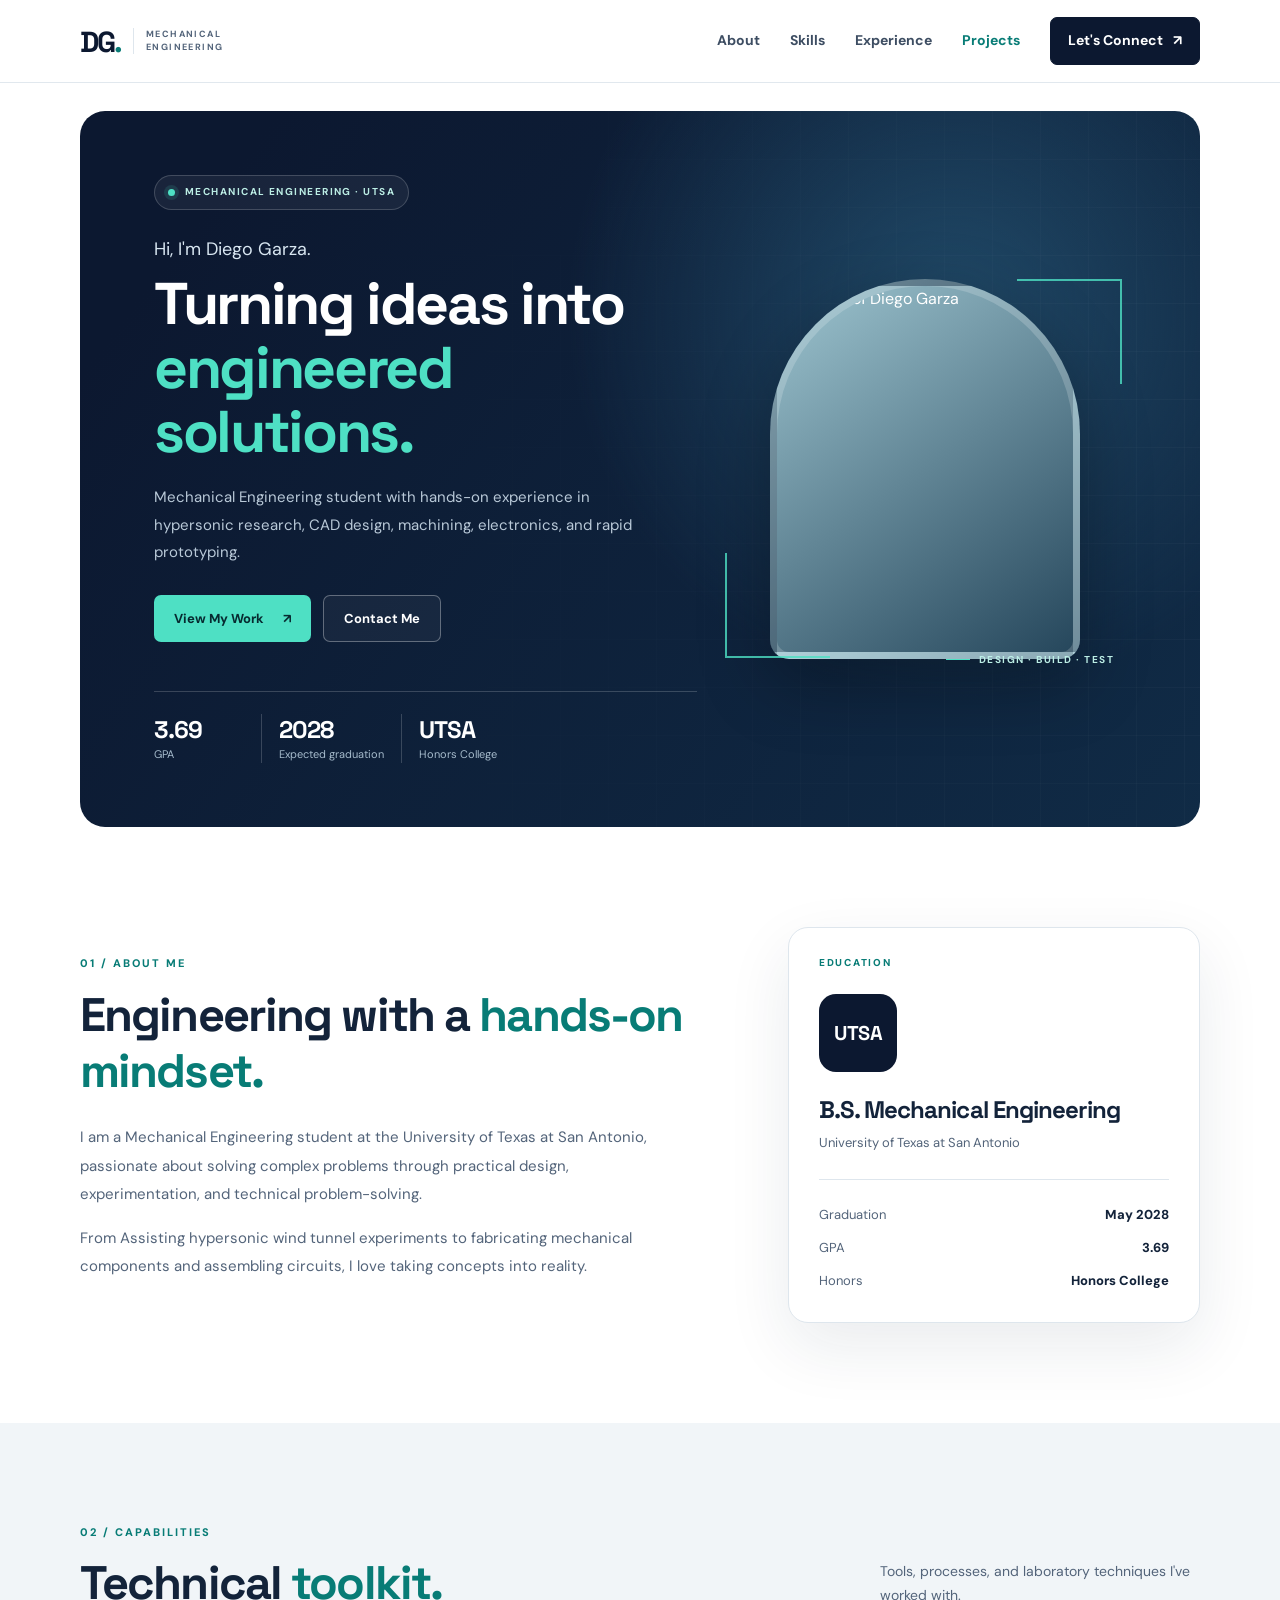
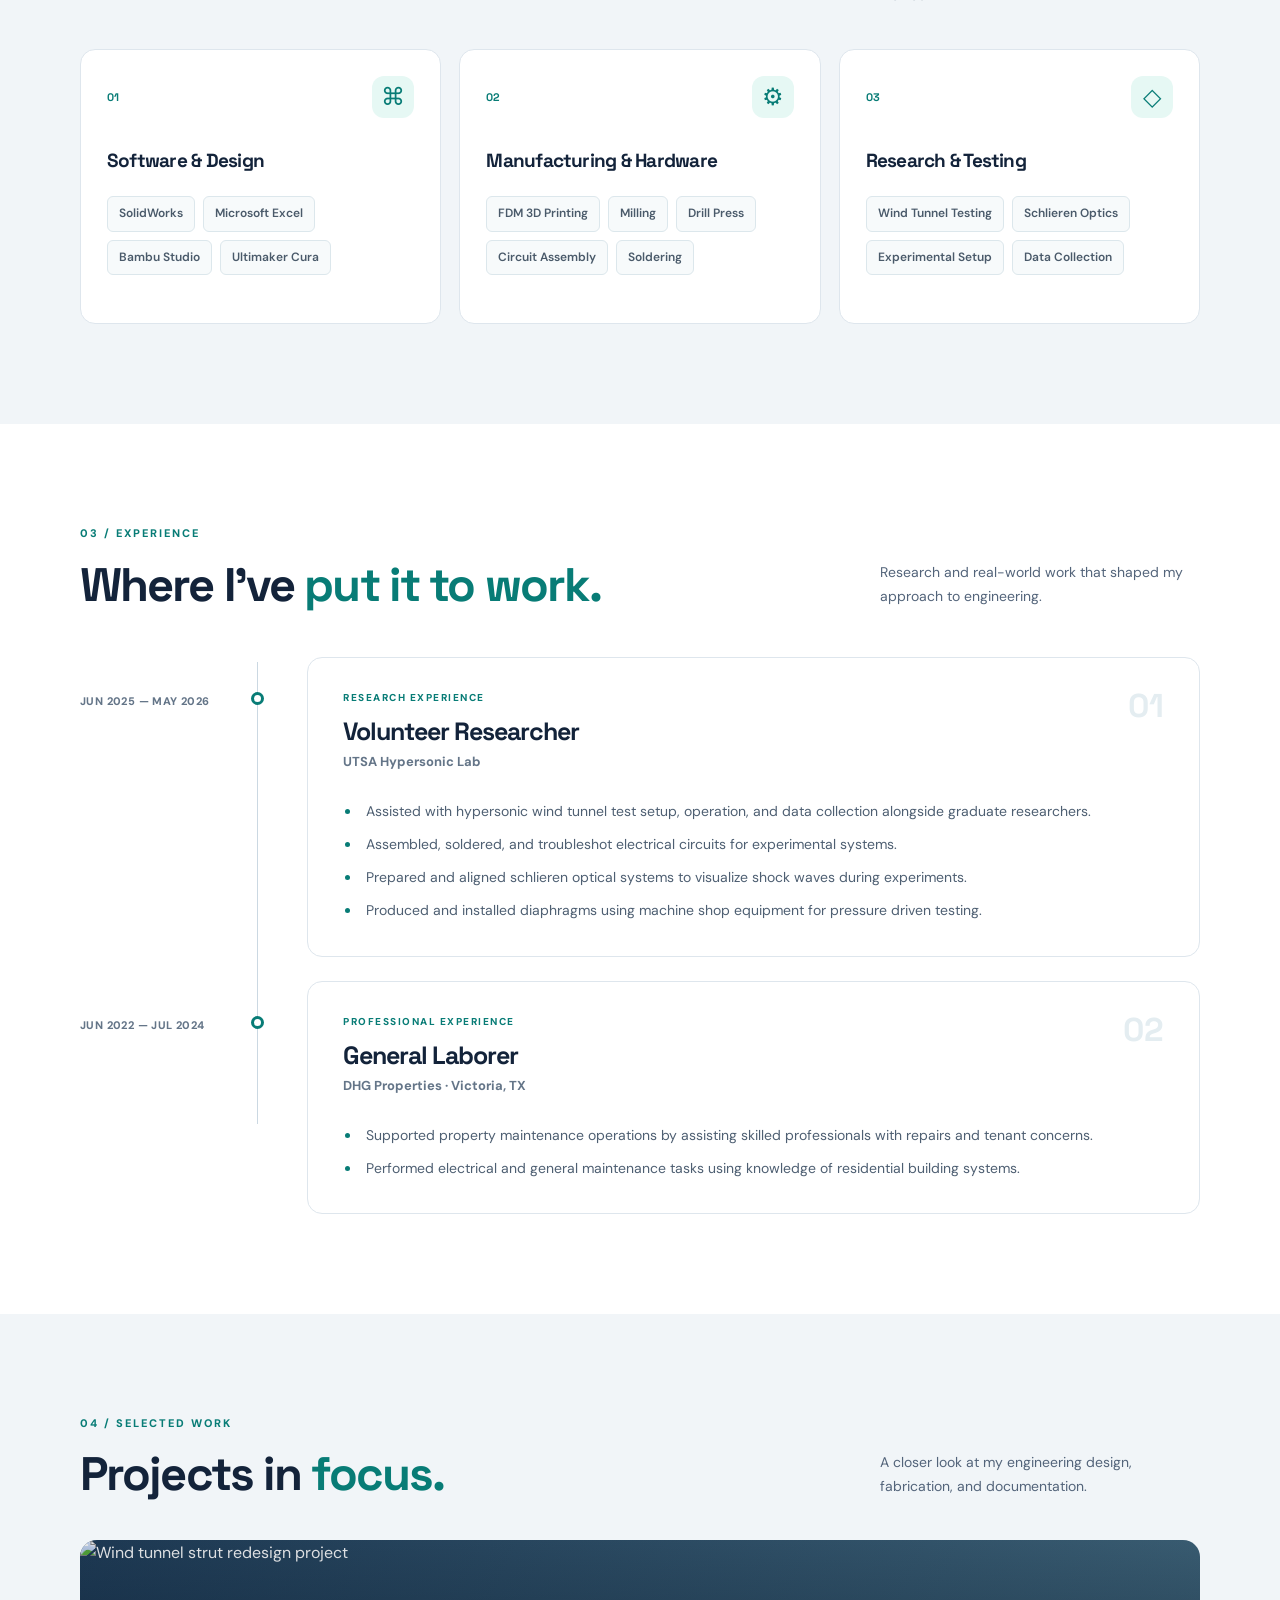
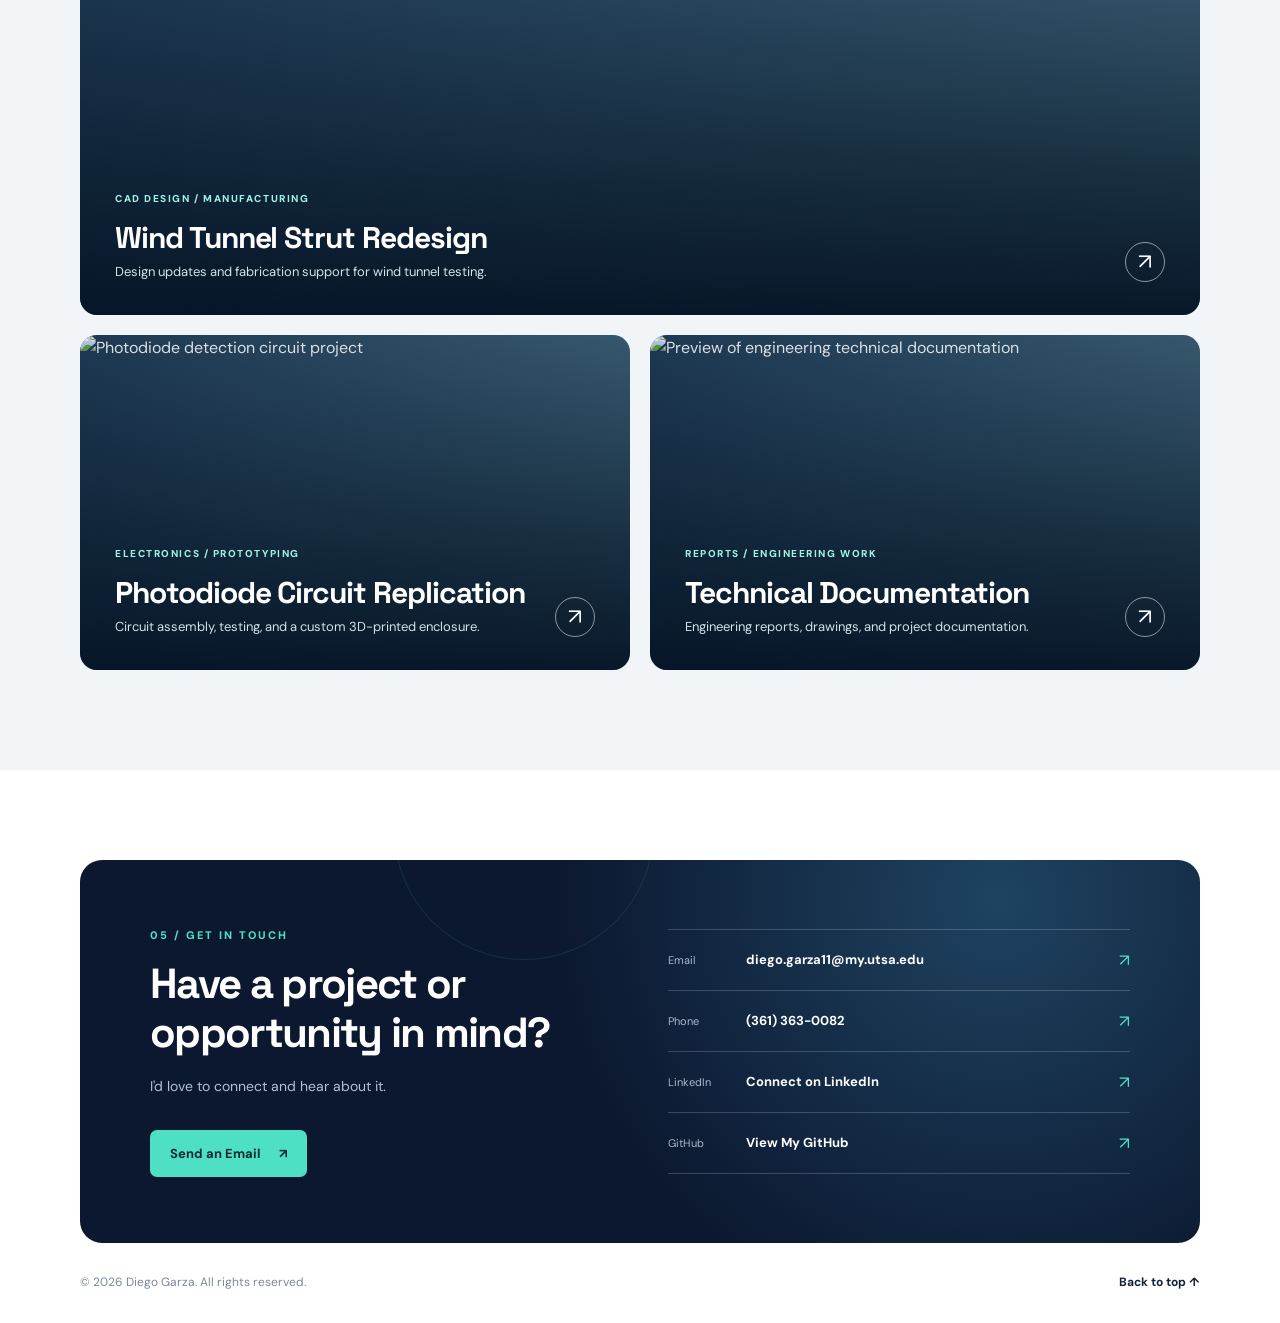
==== commit 30ff75bb: "Update index.html" ====
--- a/index.html
+++ b/index.html
@@ -72,10 +72,10 @@
         <p class="eyebrow">01 / ABOUT ME</p>
         <h2 id="about-heading">Engineering with a <span class="heading-accent">hands-on mindset.</span></h2>
         <p class="section-description">I am a Mechanical Engineering student at the University of Texas at San Antonio, passionate about solving complex problems through practical design, experimentation, and technical problem-solving.</p>
-        <p class="section-description">From setting up hypersonic wind tunnel experiments to fabricating mechanical components and assembling circuits, I enjoy the process of taking an idea from concept to reality.</p>
+        <p class="section-description">From Assisting hypersonic wind tunnel experiments to fabricating mechanical components and assembling circuits, I love taking concepts into reality.</p>
       </div>
       <div class="education-card">
-        <div class="card-topline"><span>EDUCATION</span><span aria-hidden="true">↗</span></div>
+        <div class="card-topline"><span>EDUCATION</span><span aria-hidden="true"></span></div>
         <div class="education-mark" aria-hidden="true">UTSA</div>
         <h3>B.S. Mechanical Engineering</h3>
         <p>University of Texas at San Antonio</p>
@@ -130,7 +130,7 @@
               <li>Assisted with hypersonic wind tunnel test setup, operation, and data collection alongside graduate researchers.</li>
               <li>Assembled, soldered, and troubleshot electrical circuits for experimental systems.</li>
               <li>Prepared and aligned schlieren optical systems to visualize shock waves during experiments.</li>
-              <li>Produced and installed diaphragms using machine shop equipment for pressure-driven testing.</li>
+              <li>Produced and installed diaphragms using machine shop equipment for pressure driven testing.</li>
             </ul>
           </div>
         </article>
@@ -188,7 +188,7 @@
         <a href="mailto:diego.garza11@my.utsa.edu"><span>Email</span><strong>diego.garza11@my.utsa.edu</strong><span aria-hidden="true">↗</span></a>
         <a href="tel:+13613630082"><span>Phone</span><strong>(361) 363-0082</strong><span aria-hidden="true">↗</span></a>
         <a href="https://linkedin.com/in/diego-garza-0b970932a/" target="_blank" rel="noopener noreferrer"><span>LinkedIn</span><strong>Connect on LinkedIn</strong><span aria-hidden="true">↗</span></a>
-        <a href="https://github.com/dgman1005-cyber" target="_blank" rel="noopener noreferrer"><span>GitHub</span><strong>View My GitHub</strong><span aria-hidden="true">↗</span></a>
+        <a href="https://github.com/EnterDiegoGarza" target="_blank" rel="noopener noreferrer"><span>GitHub</span><strong>View My GitHub</strong><span aria-hidden="true">↗</span></a>
       </div>
     </section>
   </main>
